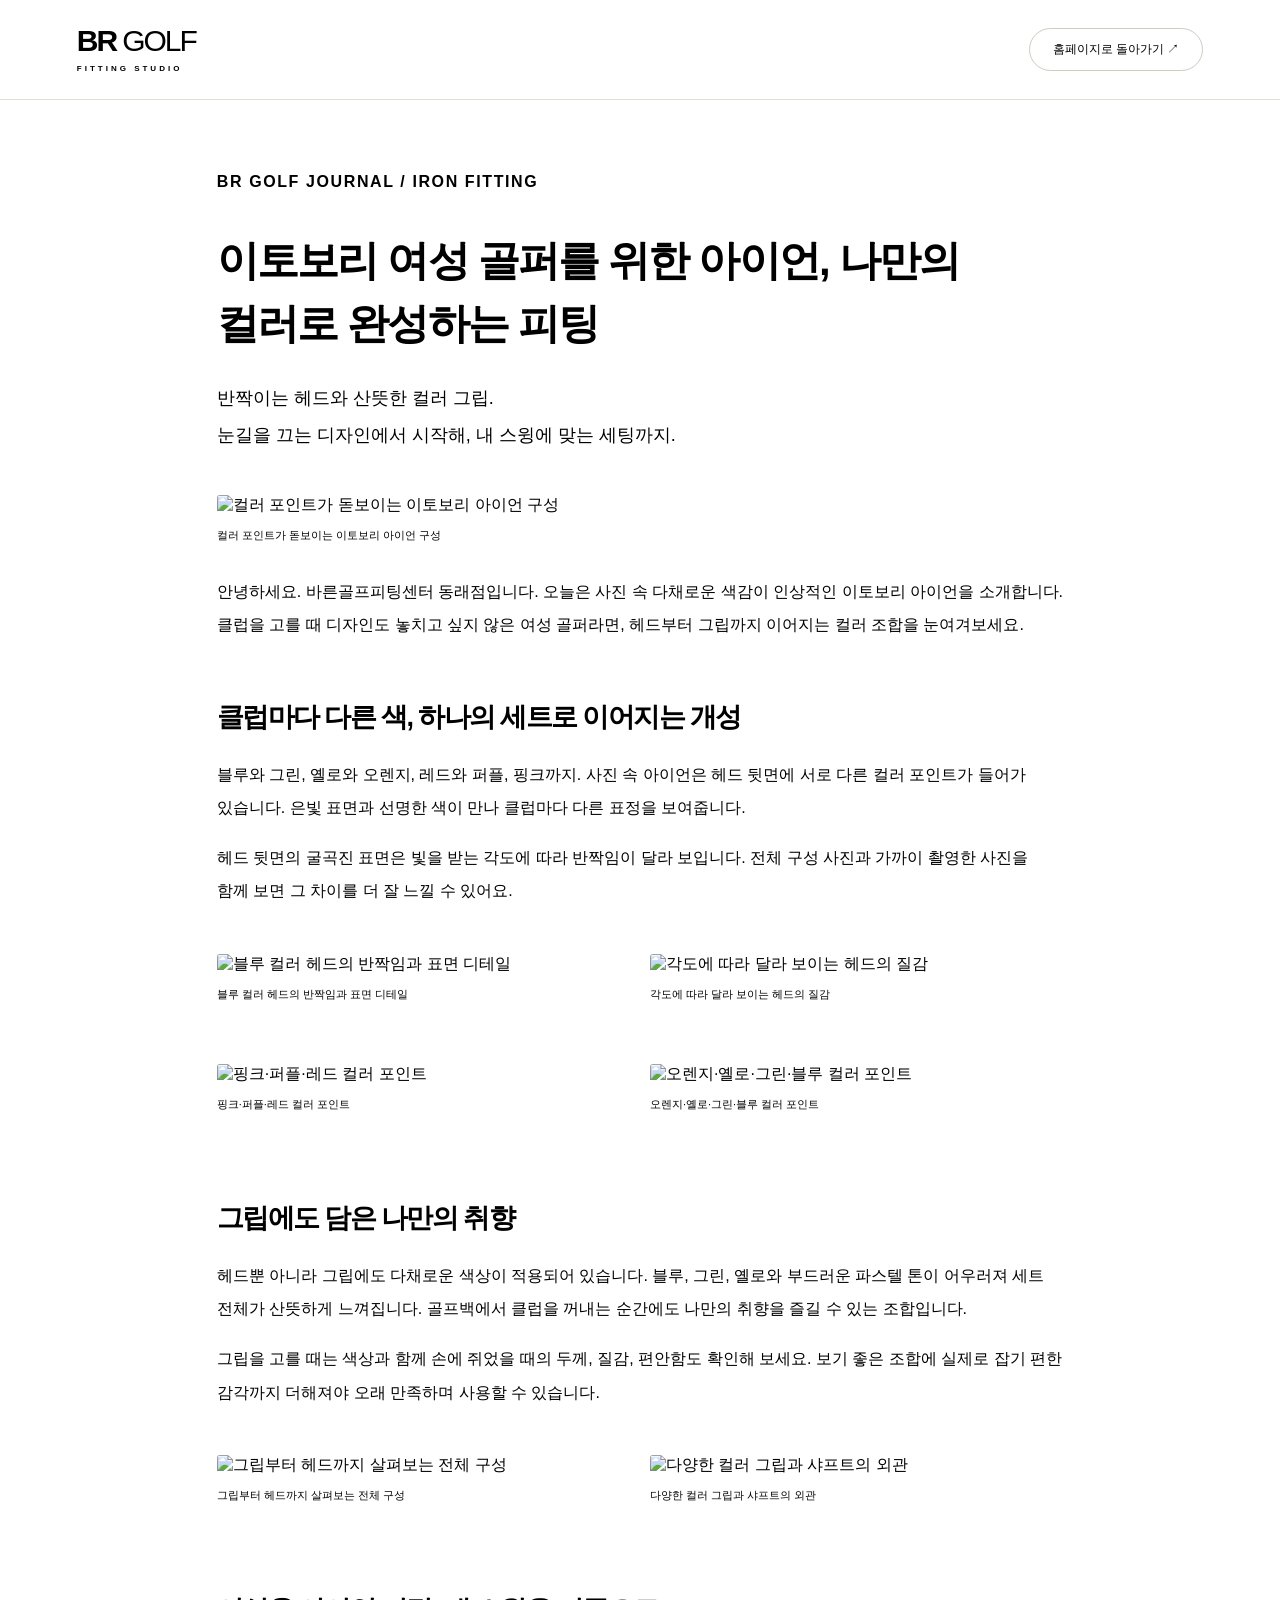
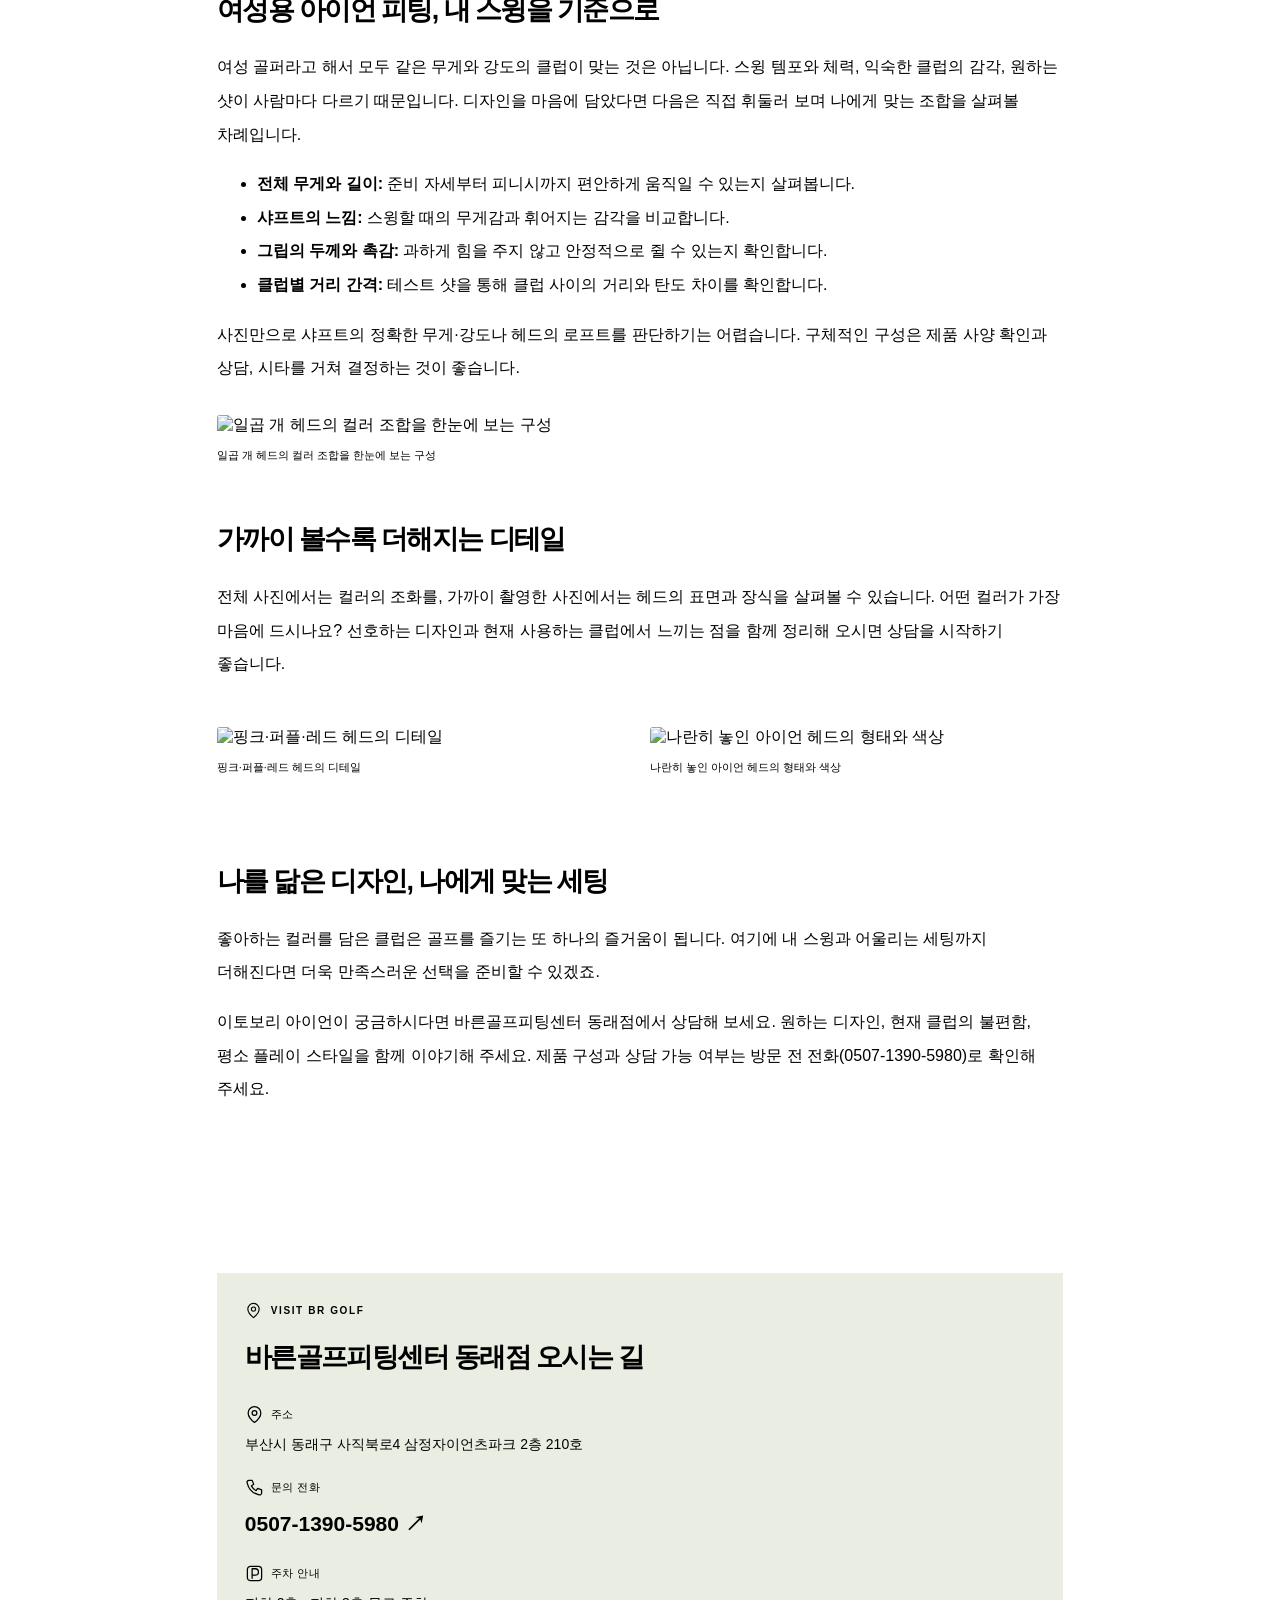
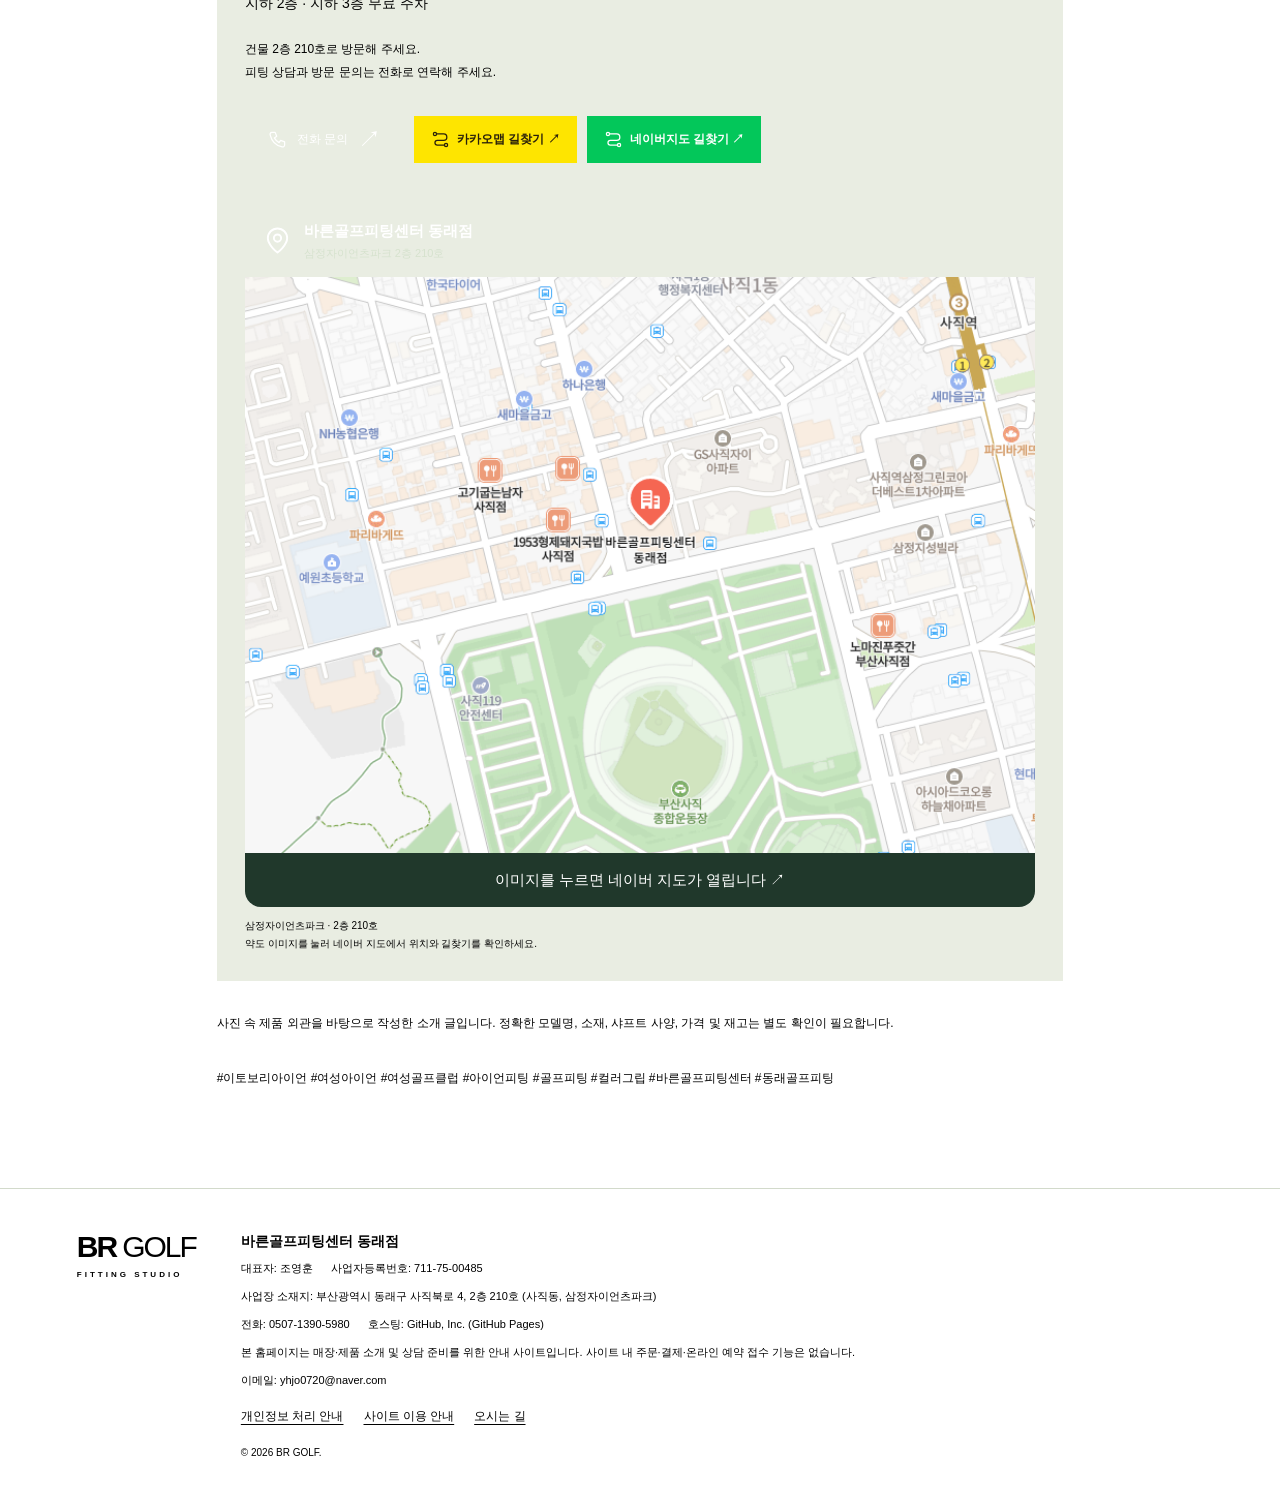
==== itobori-women-irons.html @ dddaec1f "Update booking services, Naver reservation links, fixed maps and storefront hero" ====
<!doctype html><html lang="ko"><head><meta charset="utf-8"><meta name="viewport" content="width=device-width,initial-scale=1"><title>이토보리 여성 골퍼를 위한 아이언, 나만의 컬러로 완성하는 피팅 | BR GOLF</title><meta name="description" content="컬러 헤드와 그립이 돋보이는 이토보리 아이언 사진과 여성 골퍼를 위한 피팅 체크 포인트를 소개합니다."><link rel="stylesheet" href="style.css"><link rel="stylesheet" href="premium.css"></head><body><header><a class="logo" href="index.html">BR<span>GOLF</span><small>FITTING STUDIO</small></a><a class="nav-button" href="index.html#journal">홈페이지로 돌아가기 ↗</a></header><main><article class="journal"><p class="eyebrow">BR GOLF JOURNAL / IRON FITTING</p><h1>이토보리 여성 골퍼를 위한 아이언, 나만의 컬러로 완성하는 피팅</h1><p class="intro">반짝이는 헤드와 산뜻한 컬러 그립.<br>눈길을 끄는 디자인에서 시작해, 내 스윙에 맞는 세팅까지.</p><figure><img src="assets/itobori-5.jpg" alt="컬러 포인트가 돋보이는 이토보리 아이언 구성" loading="lazy"><figcaption>컬러 포인트가 돋보이는 이토보리 아이언 구성</figcaption></figure><p>안녕하세요. 바른골프피팅센터 동래점입니다. 오늘은 사진 속 다채로운 색감이 인상적인 이토보리 아이언을 소개합니다. 클럽을 고를 때 디자인도 놓치고 싶지 않은 여성 골퍼라면, 헤드부터 그립까지 이어지는 컬러 조합을 눈여겨보세요.</p><h2>클럽마다 다른 색, 하나의 세트로 이어지는 개성</h2><p>블루와 그린, 옐로와 오렌지, 레드와 퍼플, 핑크까지. 사진 속 아이언은 헤드 뒷면에 서로 다른 컬러 포인트가 들어가 있습니다. 은빛 표면과 선명한 색이 만나 클럽마다 다른 표정을 보여줍니다.</p><p>헤드 뒷면의 굴곡진 표면은 빛을 받는 각도에 따라 반짝임이 달라 보입니다. 전체 구성 사진과 가까이 촬영한 사진을 함께 보면 그 차이를 더 잘 느낄 수 있어요.</p><div class="photo-pair"><figure><img src="assets/itobori-1.jpg" alt="블루 컬러 헤드의 반짝임과 표면 디테일" loading="lazy"><figcaption>블루 컬러 헤드의 반짝임과 표면 디테일</figcaption></figure><figure><img src="assets/itobori-7.jpg" alt="각도에 따라 달라 보이는 헤드의 질감" loading="lazy"><figcaption>각도에 따라 달라 보이는 헤드의 질감</figcaption></figure></div><div class="photo-pair"><figure><img src="assets/itobori-8.jpg" alt="핑크·퍼플·레드 컬러 포인트" loading="lazy"><figcaption>핑크·퍼플·레드 컬러 포인트</figcaption></figure><figure><img src="assets/itobori-9.jpg" alt="오렌지·옐로·그린·블루 컬러 포인트" loading="lazy"><figcaption>오렌지·옐로·그린·블루 컬러 포인트</figcaption></figure></div><h2>그립에도 담은 나만의 취향</h2><p>헤드뿐 아니라 그립에도 다채로운 색상이 적용되어 있습니다. 블루, 그린, 옐로와 부드러운 파스텔 톤이 어우러져 세트 전체가 산뜻하게 느껴집니다. 골프백에서 클럽을 꺼내는 순간에도 나만의 취향을 즐길 수 있는 조합입니다.</p><p>그립을 고를 때는 색상과 함께 손에 쥐었을 때의 두께, 질감, 편안함도 확인해 보세요. 보기 좋은 조합에 실제로 잡기 편한 감각까지 더해져야 오래 만족하며 사용할 수 있습니다.</p><div class="photo-pair portrait-pair"><figure><img src="assets/itobori-2.jpg" alt="그립부터 헤드까지 살펴보는 전체 구성" loading="lazy"><figcaption>그립부터 헤드까지 살펴보는 전체 구성</figcaption></figure><figure><img src="assets/itobori-4.jpg" alt="다양한 컬러 그립과 샤프트의 외관" loading="lazy"><figcaption>다양한 컬러 그립과 샤프트의 외관</figcaption></figure></div><h2>여성용 아이언 피팅, 내 스윙을 기준으로</h2><p>여성 골퍼라고 해서 모두 같은 무게와 강도의 클럽이 맞는 것은 아닙니다. 스윙 템포와 체력, 익숙한 클럽의 감각, 원하는 샷이 사람마다 다르기 때문입니다. 디자인을 마음에 담았다면 다음은 직접 휘둘러 보며 나에게 맞는 조합을 살펴볼 차례입니다.</p><ul><li><strong>전체 무게와 길이:</strong> 준비 자세부터 피니시까지 편안하게 움직일 수 있는지 살펴봅니다.</li><li><strong>샤프트의 느낌:</strong> 스윙할 때의 무게감과 휘어지는 감각을 비교합니다.</li><li><strong>그립의 두께와 촉감:</strong> 과하게 힘을 주지 않고 안정적으로 쥘 수 있는지 확인합니다.</li><li><strong>클럽별 거리 간격:</strong> 테스트 샷을 통해 클럽 사이의 거리와 탄도 차이를 확인합니다.</li></ul><p>사진만으로 샤프트의 정확한 무게·강도나 헤드의 로프트를 판단하기는 어렵습니다. 구체적인 구성은 제품 사양 확인과 상담, 시타를 거쳐 결정하는 것이 좋습니다.</p><figure><img src="assets/itobori-10.jpg" alt="일곱 개 헤드의 컬러 조합을 한눈에 보는 구성" loading="lazy"><figcaption>일곱 개 헤드의 컬러 조합을 한눈에 보는 구성</figcaption></figure><h2>가까이 볼수록 더해지는 디테일</h2><p>전체 사진에서는 컬러의 조화를, 가까이 촬영한 사진에서는 헤드의 표면과 장식을 살펴볼 수 있습니다. 어떤 컬러가 가장 마음에 드시나요? 선호하는 디자인과 현재 사용하는 클럽에서 느끼는 점을 함께 정리해 오시면 상담을 시작하기 좋습니다.</p><div class="photo-pair"><figure><img src="assets/itobori-3.jpg" alt="핑크·퍼플·레드 헤드의 디테일" loading="lazy"><figcaption>핑크·퍼플·레드 헤드의 디테일</figcaption></figure><figure><img src="assets/itobori-6.jpg" alt="나란히 놓인 아이언 헤드의 형태와 색상" loading="lazy"><figcaption>나란히 놓인 아이언 헤드의 형태와 색상</figcaption></figure></div><h2>나를 닮은 디자인, 나에게 맞는 세팅</h2><p>좋아하는 컬러를 담은 클럽은 골프를 즐기는 또 하나의 즐거움이 됩니다. 여기에 내 스윙과 어울리는 세팅까지 더해진다면 더욱 만족스러운 선택을 준비할 수 있겠죠.</p><p>이토보리 아이언이 궁금하시다면 바른골프피팅센터 동래점에서 상담해 보세요. 원하는 디자인, 현재 클럽의 불편함, 평소 플레이 스타일을 함께 이야기해 주세요. 제품 구성과 상담 가능 여부는 방문 전 전화(0507-1390-5980)로 확인해 주세요.</p><a class="button" href="index.html#contact">피팅 상담 내용 준비하기 <span>↗</span></a><section class="visit-info" aria-labelledby="visit-title"><p class="eyebrow"><svg class="ui-icon " viewBox="0 0 24 24" fill="none" stroke="currentColor" stroke-width="1.6" stroke-linecap="round" stroke-linejoin="round" aria-hidden="true" focusable="false"><path d="M20 10c0 6-8 12-8 12S4 16 4 10a8 8 0 1 1 16 0Z"/><circle cx="12" cy="10" r="3"/></svg>VISIT BR GOLF</p><h2 id="visit-title">바른골프피팅센터 동래점 오시는 길</h2><div class="visit-grid"><div class="visit-details"><dl><dt><svg class="ui-icon " viewBox="0 0 24 24" fill="none" stroke="currentColor" stroke-width="1.6" stroke-linecap="round" stroke-linejoin="round" aria-hidden="true" focusable="false"><path d="M20 10c0 6-8 12-8 12S4 16 4 10a8 8 0 1 1 16 0Z"/><circle cx="12" cy="10" r="3"/></svg>주소</dt><dd>부산시 동래구 사직북로4 삼정자이언츠파크 2층 210호</dd><dt><svg class="ui-icon " viewBox="0 0 24 24" fill="none" stroke="currentColor" stroke-width="1.6" stroke-linecap="round" stroke-linejoin="round" aria-hidden="true" focusable="false"><path d="M5 3h4l2 5-3 2a15 15 0 0 0 6 6l2-3 5 2v4c0 2-2 3-4 2C9 19 5 15 3 7c-1-2 0-4 2-4Z"/></svg>문의 전화</dt><dd><a class="visit-phone" href="tel:050713905980">0507-1390-5980 ↗</a></dd><dt><svg class="ui-icon " viewBox="0 0 24 24" fill="none" stroke="currentColor" stroke-width="1.6" stroke-linecap="round" stroke-linejoin="round" aria-hidden="true" focusable="false"><rect x="3" y="3" width="18" height="18" rx="4"/><path d="M9 18V6h4a4 4 0 0 1 0 8H9"/></svg>주차 안내</dt><dd>지하 2층 · 지하 3층 무료 주차</dd></dl><p>건물 2층 210호로 방문해 주세요.<br>피팅 상담과 방문 문의는 전화로 연락해 주세요.</p><div class="visit-actions"><a class="button" href="tel:050713905980"><svg class="ui-icon " viewBox="0 0 24 24" fill="none" stroke="currentColor" stroke-width="1.6" stroke-linecap="round" stroke-linejoin="round" aria-hidden="true" focusable="false"><path d="M5 3h4l2 5-3 2a15 15 0 0 0 6 6l2-3 5 2v4c0 2-2 3-4 2C9 19 5 15 3 7c-1-2 0-4 2-4Z"/></svg>전화 문의 <span>↗</span></a><a class="direction-button kakao-direction" href="https://map.kakao.com/link/to/%EB%B0%94%EB%A5%B8%EA%B3%A8%ED%94%84%ED%94%BC%ED%8C%85%EC%84%BC%ED%84%B0%20%EB%8F%99%EB%9E%98%EC%A0%90,35.1962645950225,129.06135929353" target="_blank" rel="noopener noreferrer"><svg class="ui-icon " viewBox="0 0 24 24" fill="none" stroke="currentColor" stroke-width="1.6" stroke-linecap="round" stroke-linejoin="round" aria-hidden="true" focusable="false"><circle cx="5" cy="5" r="2"/><circle cx="19" cy="19" r="2"/><path d="M7 5h9a4 4 0 0 1 0 8H8a3 3 0 0 0 0 6h9"/></svg>카카오맵 길찾기 ↗</a><a class="direction-button naver-direction" href="https://m.map.naver.com/route.nhn?menu=route&amp;ename=%EB%B0%94%EB%A5%B8%EA%B3%A8%ED%94%84%ED%94%BC%ED%8C%85%EC%84%BC%ED%84%B0%20%EB%8F%99%EB%9E%98%EC%A0%90&amp;ex=129.06135929353&amp;ey=35.1962645950225&amp;pathType=0" target="_blank" rel="noopener noreferrer"><svg class="ui-icon " viewBox="0 0 24 24" fill="none" stroke="currentColor" stroke-width="1.6" stroke-linecap="round" stroke-linejoin="round" aria-hidden="true" focusable="false"><circle cx="5" cy="5" r="2"/><circle cx="19" cy="19" r="2"/><path d="M7 5h9a4 4 0 0 1 0 8H8a3 3 0 0 0 0 6h9"/></svg>네이버지도 길찾기 ↗</a></div></div><div class="visit-map"><div class="map-store-label"><span class="map-pin"><svg class="ui-icon " viewBox="0 0 24 24" fill="none" stroke="currentColor" stroke-width="1.6" stroke-linecap="round" stroke-linejoin="round" aria-hidden="true" focusable="false"><path d="M20 10c0 6-8 12-8 12S4 16 4 10a8 8 0 1 1 16 0Z"/><circle cx="12" cy="10" r="3"/></svg></span><div><strong>바른골프피팅센터 동래점</strong><small>삼정자이언츠파크 2층 210호</small></div></div><a class="static-store-map" href="https://map.naver.com/p/entry/place/1759569518" target="_blank" rel="noopener noreferrer" aria-label="바른골프피팅센터 동래점 네이버 지도 열기"><img src="assets/store-location-map.png" width="764" height="557" loading="lazy" decoding="async" alt="사직야구장 맞은편 자이언츠파크의 바른골프피팅센터 동래점 위치 약도"><span>이미지를 누르면 네이버 지도가 열립니다 ↗</span></a><p>삼정자이언츠파크 · 2층 210호<br>약도 이미지를 눌러 네이버 지도에서 위치와 길찾기를 확인하세요.</p></div></div></section><p class="article-note">사진 속 제품 외관을 바탕으로 작성한 소개 글입니다. 정확한 모델명, 소재, 샤프트 사양, 가격 및 재고는 별도 확인이 필요합니다.</p><p class="hashtags">#이토보리아이언 #여성아이언 #여성골프클럽 #아이언피팅 #골프피팅 #컬러그립 #바른골프피팅센터 #동래골프피팅</p></article></main><footer class="business-footer"><a class="logo" href="index.html">BR<span>GOLF</span><small>FITTING STUDIO</small></a><div class="business-details"><strong>바른골프피팅센터 동래점</strong><p>대표자: 조영훈 <span>사업자등록번호: 711-75-00485</span></p><p>사업장 소재지: 부산광역시 동래구 사직북로 4, 2층 210호 (사직동, 삼정자이언츠파크)</p><p>전화: <a href="tel:050713905980">0507-1390-5980</a> <span>호스팅: GitHub, Inc. (GitHub Pages)</span></p><p>본 홈페이지는 매장·제품 소개 및 상담 준비를 위한 안내 사이트입니다. 사이트 내 주문·결제·온라인 예약 접수 기능은 없습니다.</p><p>이메일: <a href="mailto:yhjo0720@naver.com">yhjo0720@naver.com</a></p><div class="legal-links"><a href="privacy.html">개인정보 처리 안내</a><a href="site-guide.html">사이트 이용 안내</a><a href="index.html#visit">오시는 길</a></div><small>© 2026 BR GOLF.</small></div></footer></body></html>
---- style.css ----
500;600;700;900&display=swap');
:root{--ink:#1c3429;--green:#244c3b;--muted:#788071;--lime:#d6ed78;--paper:#f7f7f0}*{box-sizing:border-box}html{scroll-behavior:smooth;scroll-padding-top:30px}body{margin:0;background:var(--paper);color:var(--ink);font-family:'Noto Sans KR',Arial,sans-serif;word-break:keep-all}a{color:inherit;text-decoration:none}header{height:100px;padding:0 6%;display:flex;align-items:center;justify-content:space-between;border-bottom:1px solid #dce0d5;gap:25px}.logo{font-size:30px;letter-spacing:-2px;font-weight:900;line-height:1}.logo>span{font-weight:500;margin-left:6px}.logo small{display:block;font-size:8px;letter-spacing:3px;margin-top:9px}nav{display:flex;gap:35px;font-size:12px;font-weight:600}.nav-button{border:1px solid #c7cfbf;border-radius:30px;padding:12px 23px;font-size:12px}.hero{display:grid;grid-template-columns:1.1fr 1fr;min-height:640px}.hero-copy{padding:75px 9% 25px 11%;display:flex;flex-direction:column;align-items:flex-start}.eyebrow{font-size:10px;letter-spacing:1.6px;font-weight:600;margin:0 0 30px}h1{font-size:clamp(40px,4.6vw,74px);line-height:1.3;letter-spacing:-3.5px;margin:0 0 25px}em{font-style:normal;color:#708960}p{line-height:1.9}.lead{font-size:14px;color:var(--muted);margin:0 0 35px}.button{display:flex;justify-content:space-between;align-items:center;gap:36px;background:var(--green);color:white;padding:18px 23px;font:inherit;font-size:12px;border:0;cursor:pointer}.button:hover{background:#3b6248}.button span{font-size:23px}.hero-bottom{display:flex;justify-content:space-between;width:100%;gap:12px;margin-top:auto;padding-top:55px;font-size:8px;letter-spacing:.8px;color:var(--muted)}.visual{position:relative;overflow:hidden;min-height:590px;background:radial-gradient(ellipse at 70% 20%,#71886e,#345641 55%,#173c2c)}.visual:before{content:'';position:absolute;inset:0;background-image:linear-gradient(#ffffff08 1px,transparent 1px),linear-gradient(90deg,#ffffff08 1px,transparent 1px);background-size:65px 65px}.visual-label{position:absolute;top:32px;left:35px;color:#e6ecdc;font-size:10px;letter-spacing:2px;line-height:1.7}.ring{position:absolute;border:1px solid #cfe0c433;border-radius:50%;width:430px;height:430px;left:5%;top:130px}.second{width:560px;height:560px;left:-7%;top:65px}.shaft{position:absolute;width:16px;height:550px;top:-170px;left:65%;transform:rotate(29deg);background:linear-gradient(90deg,#273a2e,#d3dbca 45%,#889880 65%,#24352b);box-shadow:10px 10px 15px #14291d55}.club{position:absolute;width:255px;height:180px;top:315px;left:24%;border-radius:30% 45% 40% 32%;transform:rotate(-25deg);background:repeating-linear-gradient(0deg,transparent 0 9px,#26352c55 10px 11px),linear-gradient(125deg,#d4d9ce,#7b8a74 35%,#b6c0b1 56%,#e4e7dc 65%,#64715f);border:2px solid #a9b6a0;box-shadow:15px 26px 25px #0e231d66,inset 4px 7px 8px #eff4e1aa}.club b{position:absolute;right:30px;top:35px;font-size:46px;letter-spacing:-4px}.club small{position:absolute;bottom:27px;left:28px;font-size:9px;letter-spacing:2px}.ball{position:absolute;right:50px;bottom:68px;width:80px;height:80px;border-radius:50%;background:radial-gradient(circle at 30% 25%,#ffffef,#c2cabb 70%,#71816a);box-shadow:10px 16px 20px #0d2b20}.ball:after{content:'';position:absolute;inset:5px;border-radius:50%;background:radial-gradient(#51664c66 1px,transparent 2px);background-size:7px 7px}.visual-footer{position:absolute;bottom:25px;left:35px;right:35px;display:flex;justify-content:space-between;font-size:8px;letter-spacing:1.5px;color:#d2dec9}.ticker{display:flex;justify-content:space-between;align-items:center;gap:25px;white-space:nowrap;overflow:hidden;background:var(--lime);padding:18px 6%;font-size:12px;letter-spacing:1.2px}.ticker b{font-size:24px;font-weight:400}.section{padding:95px 7%}.about{display:grid;grid-template-columns:1fr 2fr;border-bottom:1px solid #d9dfd1}.about>.eyebrow{padding-top:15px}h2{font-size:35px;font-weight:600;line-height:1.5;letter-spacing:-1.6px;margin:0 0 25px}h2 span{color:#84907d}.about p:not(.eyebrow),.process p,.section-top>p{font-size:13px;color:var(--muted)}.principles{display:flex;gap:30px;margin-top:35px;font-size:11px}.section-top{display:flex;justify-content:space-between;align-items:flex-end;margin-bottom:33px}.section-top h2{margin:0}.section-top .eyebrow{margin-bottom:18px}.cards{display:grid;grid-template-columns:repeat(3,1fr);gap:20px}.card{padding:25px 27px 30px;background:#ecefe5;transition:transform .2s,background .2s}.card:hover{transform:translateY(-5px);background:#e2e9d6}.card-top{font-size:8px;letter-spacing:.6px;display:flex;justify-content:space-between;align-items:center}.card-top span{font-size:23px}.mini{height:190px;position:relative;overflow:hidden}.mini:before{content:'';position:absolute;width:7px;height:170px;left:56%;top:-4px;transform:rotate(28deg);background:linear-gradient(90deg,#52604e,#ccd2c4,#687763)}.mini i{position:absolute;width:107px;height:74px;left:30%;top:96px;border-radius:45% 30% 40% 30%;transform:rotate(-24deg);background:linear-gradient(130deg,#203e31,#72907a 50%,#1b352b);box-shadow:7px 13px 14px #344b3320}.iron i{width:95px;height:65px;border-radius:15px;background:repeating-linear-gradient(0deg,transparent 0 7px,#697866 8px 9px),linear-gradient(135deg,#d1d5c9,#889784,#e3e7da)}.full i{width:75px;height:110px;top:65px;border-radius:15px 15px 25px 25px;transform:rotate(-15deg)}h3{font-size:22px;letter-spacing:-.7px;margin:5px 0 13px}.card p{font-size:12px;color:var(--muted);margin-bottom:26px}.tag{font-size:10px;padding:6px 11px;border:1px solid #bdc8b4;border-radius:20px}.process{background:#e9ede2;display:grid;grid-template-columns:1fr 1fr;gap:65px}ol{padding:0;margin:0;list-style:none}.process li{display:flex;gap:27px;border-bottom:1px solid #cbd3c2;padding:22px 0}.process li:first-child{padding-top:0}.process li>span{font-size:12px;color:#6f8366;padding-top:6px}.process h3{font-size:18px;margin:0 0 7px}.process li p{font-size:12px;margin:0}.contact{display:grid;grid-template-columns:1fr 1fr;gap:70px;background:var(--green);color:var(--paper)}.contact h2{font-size:42px}.contact p{font-size:13px;color:#c0d1bd}.contact .note{font-size:11px;margin-top:30px;color:#afc3aa}form{display:flex;flex-direction:column;gap:9px}label{font-size:12px;margin-top:10px}input,select,textarea{font:inherit;font-size:13px;width:100%;border:0;border-bottom:1px solid #698470;background:transparent;color:white;padding:11px 0;border-radius:0}input::placeholder,textarea::placeholder{color:#afc3aa}select option{background:var(--green)}textarea{resize:vertical}form .button{margin-top:17px;background:var(--lime);color:var(--ink)}form .button:hover{background:#e7f5b1}#status{margin:0;min-height:24px}footer{display:flex;align-items:center;justify-content:space-between;gap:20px;padding:43px 6%}footer p{font-size:11px;color:var(--muted)}footer>span,footer>a:last-child{font-size:9px;letter-spacing:.7px}:focus-visible{outline:3px solid #9cb44e;outline-offset:5px}@media(min-width:1600px){body{max-width:1800px;margin:auto}}@media(max-width:950px){nav{gap:16px;font-size:11px}.hero-copy{padding:55px 8% 25px}.hero-bottom{flex-direction:column}.visual{min-height:550px}.club{left:10%;width:220px}.section{padding:70px 6%}.about{grid-template-columns:1fr}.principles{gap:20px}.card{padding:20px 17px}.section-top>p{font-size:11px}h2{font-size:30px}.process,.contact{gap:35px}.mini i{left:20%}.contact h2{font-size:35px}}@media(max-width:620px){header{height:80px}.logo{font-size:25px}.logo small{font-size:6px}nav{display:none}.nav-button{padding:10px 15px;font-size:11px}.hero{grid-template-columns:1fr}.hero-copy{padding:45px 7% 25px}h1{font-size:47px;letter-spacing:-2px}.eyebrow{font-size:9px}.lead{font-size:13px}.hero-bottom{flex-direction:row;padding-top:35px;font-size:7px}.visual{min-height:390px}.club{top:150px;left:25%;width:210px;height:150px}.shaft{height:400px;top:-180px;left:65%}.ball{width:65px;height:65px;bottom:50px}.ring{top:15px;width:350px;height:350px;left:10%}.second{width:450px;height:450px;top:-35px;left:-2%}.visual-label{font-size:8px}.ticker{justify-content:flex-start;font-size:9px;gap:22px;padding:14px 6%}.ticker b{font-size:18px}.section{padding:55px 7%}h2{font-size:28px;letter-spacing:-1.2px}.principles{flex-direction:column;gap:13px}.section-top{align-items:flex-start;flex-direction:column;gap:10px}.cards{grid-template-columns:1fr;gap:15px}.card{padding:22px 26px}.mini{height:150px}.mini:before{left:58%;height:125px;top:-10px}.mini i{left:39%;top:63px}.full i{top:28px}.process,.contact{grid-template-columns:1fr;gap:30px}.contact h2{font-size:34px}footer{flex-wrap:wrap;padding:30px 7%}footer p{width:55%;font-size:10px}}@media(prefers-reduced-motion:reduce){html{scroll-behavior:auto}.card{transition:none}}
/* Storefront miniature hero — preserve the complete storefront at every width. */
.hero{grid-template-columns:1fr 1.2fr;min-height:600px}
.visual-store{display:flex;align-items:center;justify-content:center;background:#263c30;padding:30px 0 50px;min-height:600px}
.visual-store:before{display:none}
.store-image{display:block;width:100%;height:auto;object-fit:contain;position:relative}
.store-caption{position:absolute;left:25px;right:25px;bottom:20px;display:flex;justify-content:space-between;color:#dfe5d4;font-size:8px;letter-spacing:1.4px;gap:15px}
@media(max-width:950px){.hero{grid-template-columns:1fr 1.1fr}.visual-store{min-height:530px}}
@media(max-width:620px){.hero{grid-template-columns:1fr}.visual-store{min-height:0;padding:20px 0 48px}.store-caption{font-size:7px;left:20px;right:20px}}

/* Real studio photo gallery */
.studio{background:#f1f2e9}.studio-grid{display:grid;grid-template-columns:1fr 1fr;gap:38px 25px}.studio-item{margin:0;min-width:0}.studio-photo{position:relative;display:block;padding:0;border:0;width:100%;background:#d8dfd0;cursor:zoom-in;overflow:hidden}.studio-photo img{display:block;width:100%;height:auto;aspect-ratio:4/3;object-fit:cover;transition:transform .35s}.studio-photo:hover img{transform:scale(1.025)}.photo-expand{position:absolute;right:16px;bottom:16px;background:var(--paper);width:37px;height:37px;border-radius:50%;display:grid;place-items:center;font-size:20px;color:var(--ink)}.studio-item figcaption{padding-top:17px}.studio-item figcaption>span{font-size:9px;letter-spacing:1.5px;color:var(--muted)}.studio-item h3{font-size:18px;margin:8px 0 0;font-weight:500}.photo-dialog{border:0;padding:55px 18px 15px;background:#17291f;color:white;max-width:95vw;max-height:94vh;width:1100px;overflow:auto}.photo-dialog::backdrop{background:#07130ee8}.photo-dialog img{display:block;max-width:100%;max-height:75vh;width:auto;height:auto;margin:auto;object-fit:contain}.photo-close{position:absolute;right:18px;top:13px;border:1px solid #7e9282;background:transparent;color:white;padding:7px 14px;cursor:pointer;font:inherit;font-size:12px}.photo-dialog p{text-align:center;font-size:12px;margin:13px 0 0}body.photo-open{overflow:hidden}@media(max-width:620px){.studio-grid{grid-template-columns:1fr;gap:28px}.studio-item h3{font-size:17px}.studio .section-top>p{font-size:12px}.photo-dialog{padding:55px 10px 15px;max-width:96vw}}@media(prefers-reduced-motion:reduce){.studio-photo img{transition:none}}

.journal{max-width:1000px;margin:0 auto;padding:65px 6% 85px}.journal h1{font-size:42px;letter-spacing:-1.8px;line-height:1.5;max-width:830px}.journal .intro{font-size:18px;color:var(--muted);margin-bottom:40px}.journal>p,.journal li{font-size:16px;line-height:2.1}.journal h2{font-size:27px;margin:55px 0 20px}.journal figure{margin:30px 0}.journal figure img{display:block;width:100%;height:auto;border-radius:3px}.journal figcaption{font-size:11px;color:var(--muted);margin-top:10px;line-height:1.7}.photo-pair{display:grid;grid-template-columns:1fr 1fr;gap:20px;align-items:start}.journal .article-note,.journal .hashtags{font-size:12px;color:var(--muted);margin-top:30px}.journal .button{margin-top:35px;max-width:340px}.journal-card{display:grid;grid-template-columns:1fr 1fr;gap:45px;align-items:center}.journal-card img{width:100%;height:auto;display:block}.journal-card h3{font-size:29px;line-height:1.6}.journal-card p{font-size:14px;color:var(--muted)}.journal-card .button{display:inline-flex;margin-top:15px}@media(max-width:620px){.journal{padding:40px 7% 55px}.journal h1{font-size:30px;letter-spacing:-1px}.journal .intro{font-size:15px}.journal>p,.journal li{font-size:14px}.journal h2{font-size:23px;margin-top:40px}.photo-pair{gap:12px}.journal-card{grid-template-columns:1fr;gap:20px}.journal-card h3{font-size:24px}}

/* Store address, contact and location map */
.visit-info{margin-top:65px;padding:35px;background:#e9ede2;color:var(--ink)}.visit-info .eyebrow{margin-bottom:17px}.visit-info h2{margin:0 0 28px;font-size:27px;line-height:1.5}.visit-grid{display:grid;grid-template-columns:1fr 1.15fr;gap:30px;align-items:start}.visit-details dl{margin:0}.visit-details dt{font-size:11px;letter-spacing:.5px;color:var(--muted);margin:20px 0 7px}.visit-details dt:first-child{margin-top:0}.visit-details dd{margin:0;font-size:14px;line-height:1.9}.visit-phone{font-size:21px;font-weight:600}.visit-details p{font-size:12px;color:var(--muted);margin:22px 0}.visit-actions{display:flex;flex-wrap:wrap;gap:17px;align-items:center}.visit-actions .button{margin:0;font-size:12px;gap:25px}.map-link{font-size:12px;text-decoration:underline;text-underline-offset:4px}.visit-map iframe{display:block;width:100%;height:330px;border:0;background:#d9dfd1}.visit-map>p{font-size:10px;line-height:1.8;color:var(--muted);margin:10px 0 0}.visit-map>p a{display:block;text-decoration:underline}.store-location .visit-info{margin-top:0}.store-location{padding-top:25px}.journal .visit-info{padding:28px}.journal .visit-grid{grid-template-columns:1fr}.journal .visit-map iframe{height:350px}.journal .visit-actions .button{margin:0}@media(max-width:620px){.visit-info,.journal .visit-info{padding:24px 18px}.visit-grid{grid-template-columns:1fr;gap:25px}.visit-info h2{font-size:23px}.visit-phone{font-size:20px}.visit-map iframe,.journal .visit-map iframe{height:300px}.store-location{padding-top:0}}

.map-store-label{display:flex;gap:12px;align-items:center;background:var(--green);color:white;padding:16px 18px;border-bottom:3px solid var(--lime)}.map-store-label>span{font-size:24px}.map-store-label strong{display:block;font-size:15px;line-height:1.6}.map-store-label small{display:block;font-size:11px;color:#d6e2ce;margin-top:3px}@media(max-width:620px){.map-store-label{padding:13px 12px;gap:9px}.map-store-label strong{font-size:13px}}

.direction-button{display:inline-flex;align-items:center;justify-content:center;padding:14px 17px;font-size:12px;font-weight:600;line-height:1.6;min-height:46px}.kakao-direction{background:#fee500;color:#29200a}.naver-direction{background:#03c75a;color:#fff}.direction-button:hover{filter:brightness(.94)}.visit-actions{gap:10px}

/* Shared lightweight SVG icon system */
.ui-icon{width:19px;height:19px;display:inline-block;flex:0 0 auto;vertical-align:middle}.eyebrow{display:flex;align-items:center;gap:9px}.eyebrow .ui-icon{width:17px;height:17px}nav a,.nav-button,.direction-button,label,.visit-details dt{display:inline-flex;align-items:center;gap:7px}nav{gap:23px}nav .ui-icon{width:15px;height:15px}.icon-heading{display:flex;align-items:center;gap:11px}.heading-icon{width:29px;height:29px;color:#64815b}.card .heading-icon{width:34px;height:34px;padding:6px;box-sizing:content-box;background:#dce4d2;border-radius:50%}.process .heading-icon{width:22px;height:22px}.button .button-label{display:inline-flex;align-items:center;gap:9px;font-size:12px}.button-label .ui-icon{width:18px;height:18px}.visit-actions .button{gap:10px}.map-pin .ui-icon{width:29px;height:29px;color:var(--lime)}label .ui-icon{width:15px;height:15px;color:#d6e3c8}.photo-expand .ui-icon{width:18px;height:18px}@media(max-width:950px){nav{gap:12px}nav .ui-icon{width:13px;height:13px}}@media(max-width:620px){nav{display:none}.heading-icon{width:25px;height:25px}.direction-button .ui-icon{width:17px;height:17px}}

body{font-family:"Noto Sans KR","Malgun Gothic",Arial,sans-serif}.business-footer{align-items:flex-start;justify-content:flex-start;gap:45px;border-top:1px solid #d2dacb}.business-details{max-width:900px}.business-details strong{font-size:14px}.business-details p{margin:7px 0;font-size:11px;line-height:1.9}.business-details p span{display:inline-block;margin-left:15px}.business-details small{font-size:10px;color:var(--muted)}.legal-links{display:flex;flex-wrap:wrap;gap:20px;font-size:12px;margin:17px 0}.legal-links a{text-decoration:underline;text-underline-offset:4px}.legal-page h1{font-size:36px}.legal-page h2{font-size:23px}.map-placeholder{min-height:230px;display:flex;flex-direction:column;justify-content:center;align-items:center;padding:25px;background:#dce3d4;text-align:center}.map-placeholder p{font-size:12px;line-height:1.8}.map-placeholder .button{margin:10px 0}@media(max-width:620px){.business-footer{gap:25px}.business-details p span{display:block;margin-left:0}.legal-page h1{font-size:28px}}

/* Fitting-first redesign */
header{background:var(--paper);position:relative;z-index:2}.hero-copy{padding-top:58px}.local-label{font-size:12px;color:#6b8060;letter-spacing:.5px;margin:0 0 20px}.hero-copy h1{font-size:clamp(40px,4.4vw,66px);letter-spacing:-3px}.hero-copy .eyebrow{margin-bottom:24px}.hero-phone{display:flex;align-items:center;gap:8px;font-size:12px;margin-top:19px;border-bottom:1px solid #b8c4af;padding-bottom:5px}.hero-bottom{padding-top:35px}.service-strip{display:grid;grid-template-columns:repeat(3,1fr);background:#183c2d;color:#f5f7eb;padding:0 6%}.service-strip>a{display:flex;align-items:center;gap:18px;padding:28px 24px;border-right:1px solid #4b6655}.service-strip>a:last-child{border:0}.service-strip b{font-size:11px;color:var(--lime);font-weight:400}.service-strip a>span:first-of-type{font-size:15px;font-weight:500}.service-strip small{display:block;font-size:10px;color:#b9cbb3;margin-top:8px}.service-strip a>span:last-child{margin-left:auto;color:var(--lime)}.care{background:#edf0e5}.care-grid{display:grid;grid-template-columns:1fr 1fr;gap:26px}.care-grid article{background:var(--paper)}.care-grid img{display:block;width:100%;height:auto;aspect-ratio:16/10;object-fit:cover}.care-grid article>div{padding:28px}.care-grid .eyebrow{font-size:9px;display:block;margin-bottom:15px}.care-grid h3{font-size:25px}.care-grid p{font-size:13px;color:var(--muted)}.care-grid a{display:inline-block;font-size:12px;border-bottom:1px solid #9daf92;padding:8px 0}.care-note{font-size:11px;color:var(--muted);margin:20px 0 0}.fitting-faq{display:grid;grid-template-columns:1fr 1.4fr;gap:50px;border-top:1px solid #d4ddce}.fitting-faq>div>p:not(.eyebrow){font-size:13px;color:var(--muted)}.faq-list details{border-bottom:1px solid #ced7c7}.faq-list summary{padding:21px 25px 21px 0;font-size:15px;cursor:pointer;line-height:1.7}.faq-list details p{font-size:13px;color:var(--muted);margin:0 0 24px}.consult-call{font-size:25px;font-weight:600;display:inline-flex;gap:13px;align-items:center;margin-top:18px;color:var(--lime)}.memo-description{font-size:11px!important;margin:0 0 13px}#consult>h3{font-size:21px;margin:0 0 5px}.mobile-contact{display:none}.card:hover{box-shadow:0 12px 24px #173b2910}@media(max-width:950px){.service-strip{padding:0 3%}.service-strip>a{padding:23px 12px;gap:10px}.service-strip a>span:first-of-type{font-size:12px}.fitting-faq{gap:30px}}@media(max-width:620px){.hero-copy h1{font-size:46px;letter-spacing:-2px}.hero-copy{padding-top:40px}.hero-phone{font-size:12px}.service-strip{grid-template-columns:1fr;padding:8px 7%}.service-strip>a{padding:19px 0;border-right:0;border-bottom:1px solid #48614e}.service-strip a>span:first-of-type{font-size:14px}.care-grid,.fitting-faq{grid-template-columns:1fr}.care-grid article>div{padding:24px}.care-grid h3{font-size:23px}.fitting-faq{gap:15px}.faq-list summary{font-size:14px}.contact .consult-call{font-size:23px}.mobile-contact{position:fixed;bottom:0;left:0;right:0;z-index:20;display:grid;grid-template-columns:1fr 1fr;padding-bottom:env(safe-area-inset-bottom);background:var(--green);box-shadow:0 -3px 18px #0c221b22}.mobile-contact a{min-height:56px;display:flex;align-items:center;justify-content:center;gap:8px;background:var(--lime);color:var(--ink);font-size:13px;font-weight:600}.mobile-contact a+a{background:var(--green);color:white}body{padding-bottom:calc(56px + env(safe-area-inset-bottom))}}

/* Fixed local store map, shared by home and article pages. */
.static-store-map{display:block;background:#fff;overflow:hidden;border-radius:0 0 16px 16px}.static-store-map img{display:block;width:100%;height:auto;object-fit:contain}.static-store-map span{display:block;background:#20382b;color:#fff;padding:14px 16px;font-size:15px;line-height:1.7;text-align:center}.static-store-map:hover span{background:#2b4c39}
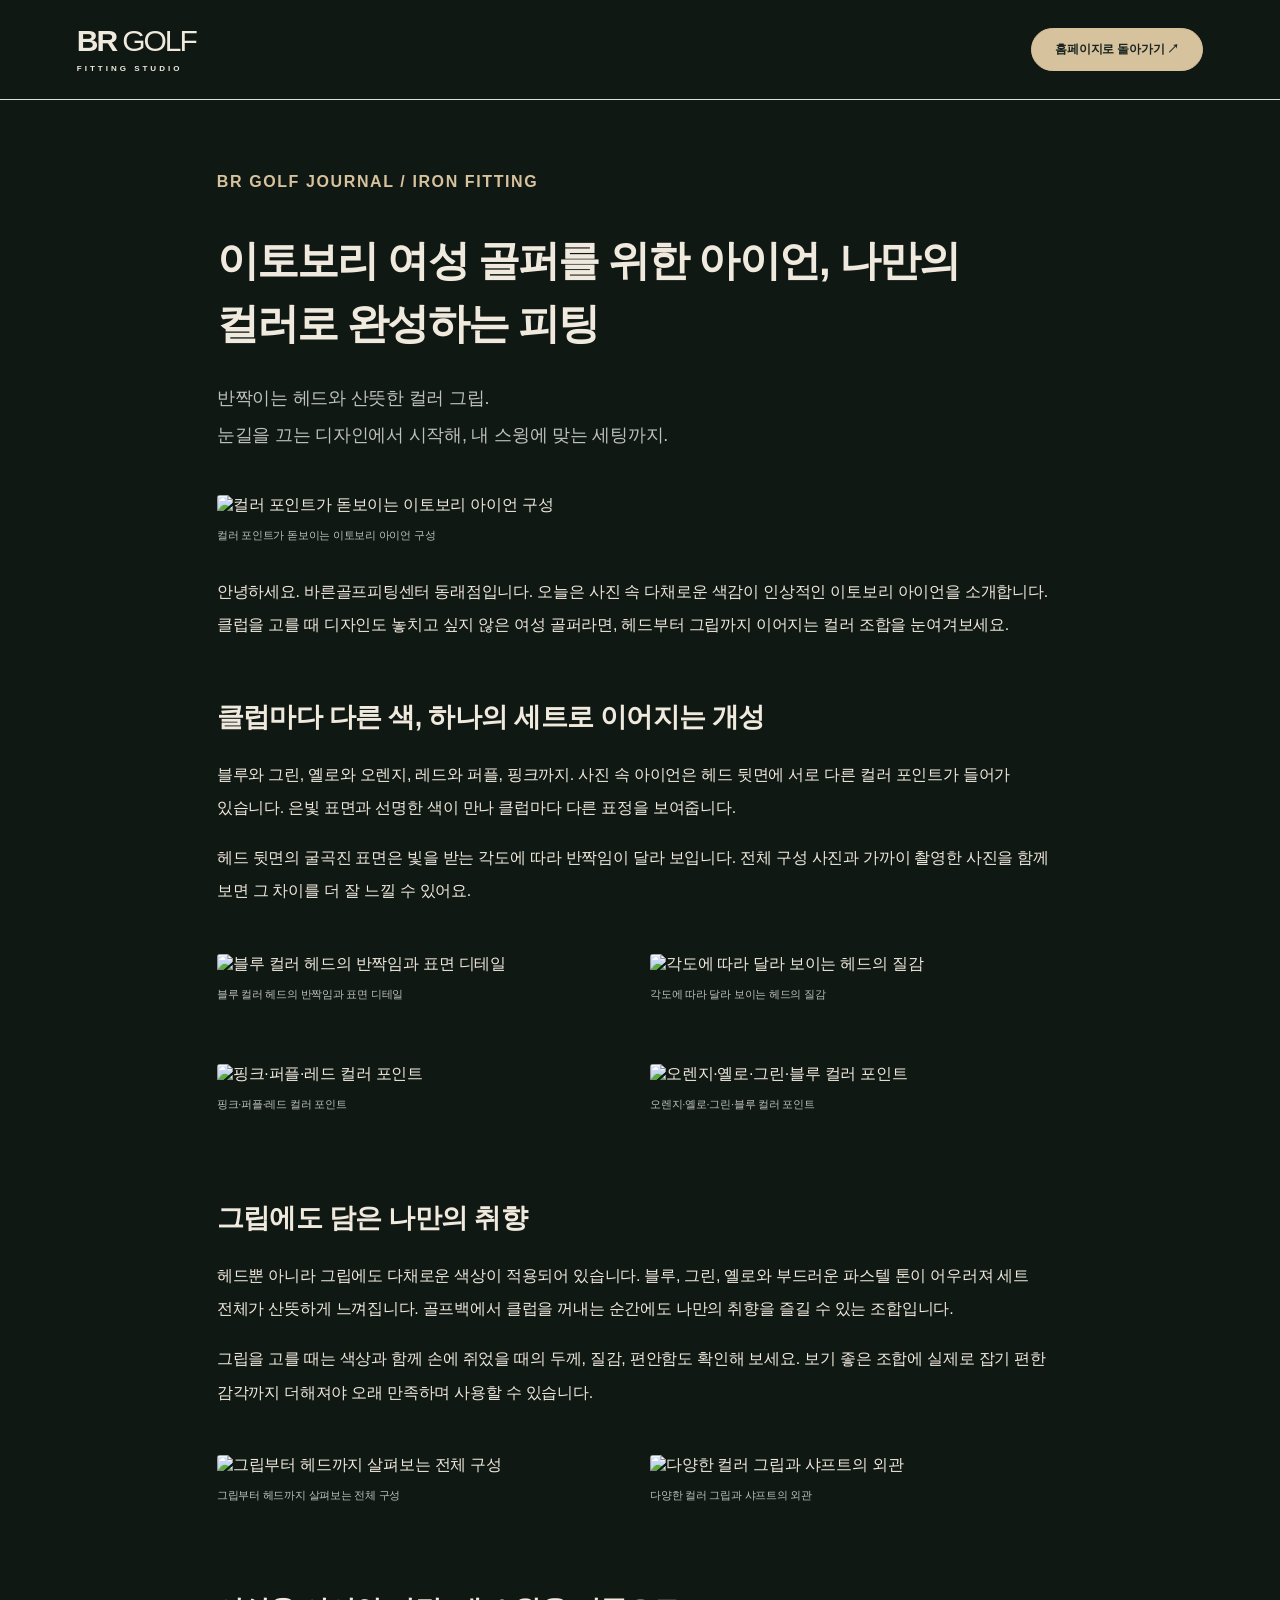
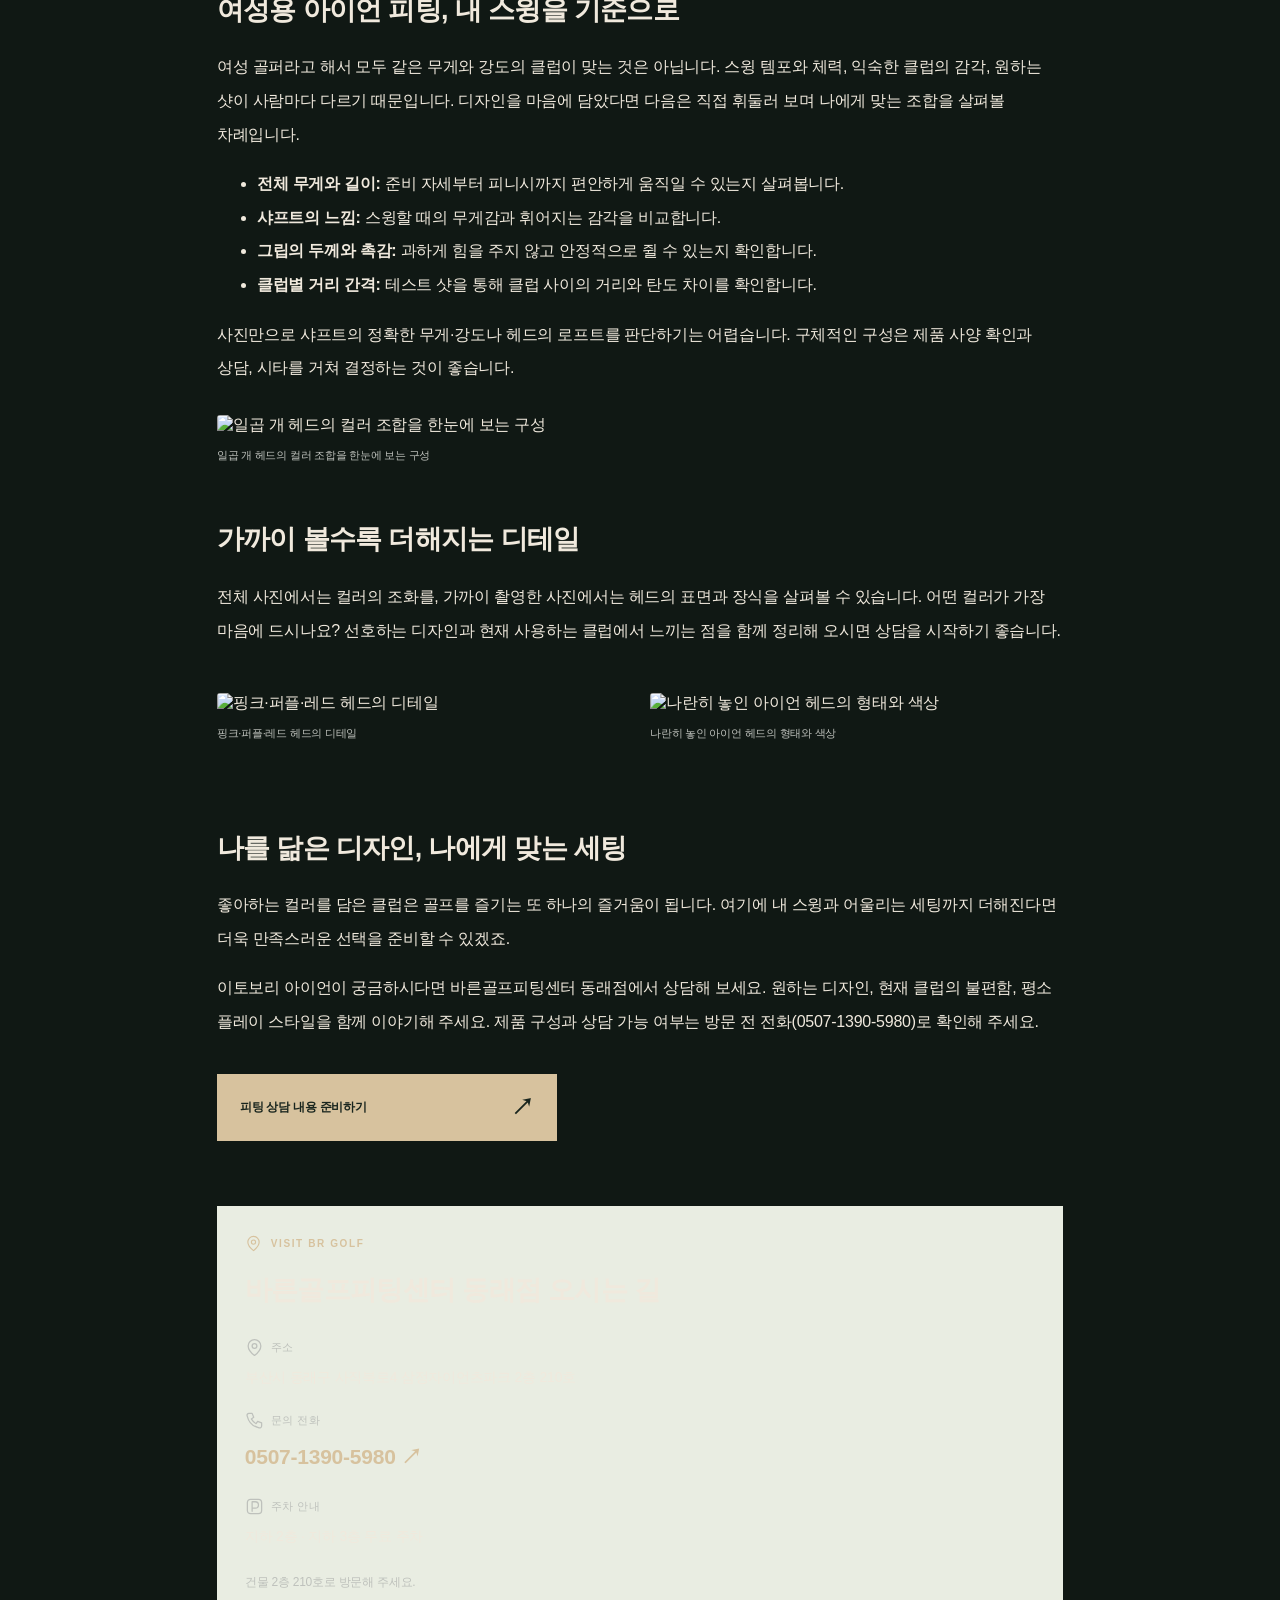
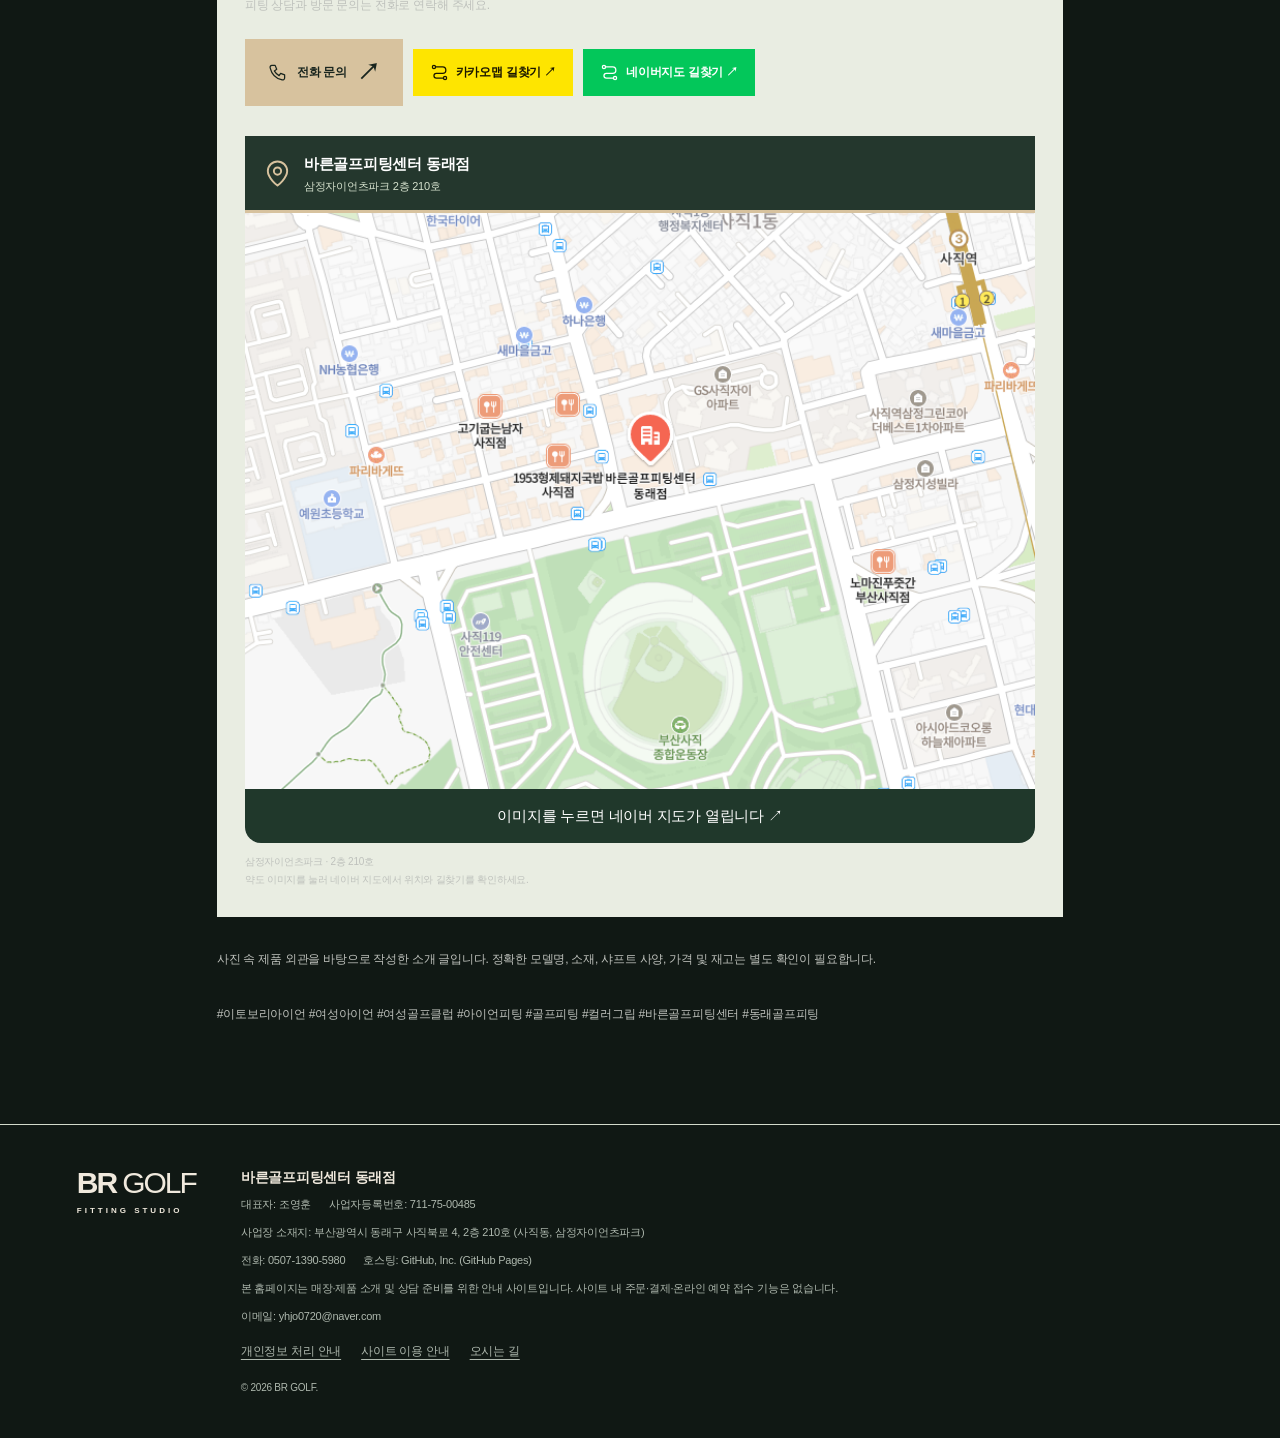
==== commit 82fb82d5: "Apply warm ivory Pretendard identity and remove decorative numbering" ====
--- a/itobori-women-irons.html
+++ b/itobori-women-irons.html
@@ -1 +1 @@
-<!doctype html><html lang="ko"><head><meta charset="utf-8"><meta name="viewport" content="width=device-width,initial-scale=1"><title>이토보리 여성 골퍼를 위한 아이언, 나만의 컬러로 완성하는 피팅 | BR GOLF</title><meta name="description" content="컬러 헤드와 그립이 돋보이는 이토보리 아이언 사진과 여성 골퍼를 위한 피팅 체크 포인트를 소개합니다."><link rel="stylesheet" href="style.css"><link rel="stylesheet" href="premium.css"></head><body><header><a class="logo" href="index.html">BR<span>GOLF</span><small>FITTING STUDIO</small></a><a class="nav-button" href="index.html#journal">홈페이지로 돌아가기 ↗</a></header><main><article class="journal"><p class="eyebrow">BR GOLF JOURNAL / IRON FITTING</p><h1>이토보리 여성 골퍼를 위한 아이언, 나만의 컬러로 완성하는 피팅</h1><p class="intro">반짝이는 헤드와 산뜻한 컬러 그립.<br>눈길을 끄는 디자인에서 시작해, 내 스윙에 맞는 세팅까지.</p><figure><img src="assets/itobori-5.jpg" alt="컬러 포인트가 돋보이는 이토보리 아이언 구성" loading="lazy"><figcaption>컬러 포인트가 돋보이는 이토보리 아이언 구성</figcaption></figure><p>안녕하세요. 바른골프피팅센터 동래점입니다. 오늘은 사진 속 다채로운 색감이 인상적인 이토보리 아이언을 소개합니다. 클럽을 고를 때 디자인도 놓치고 싶지 않은 여성 골퍼라면, 헤드부터 그립까지 이어지는 컬러 조합을 눈여겨보세요.</p><h2>클럽마다 다른 색, 하나의 세트로 이어지는 개성</h2><p>블루와 그린, 옐로와 오렌지, 레드와 퍼플, 핑크까지. 사진 속 아이언은 헤드 뒷면에 서로 다른 컬러 포인트가 들어가 있습니다. 은빛 표면과 선명한 색이 만나 클럽마다 다른 표정을 보여줍니다.</p><p>헤드 뒷면의 굴곡진 표면은 빛을 받는 각도에 따라 반짝임이 달라 보입니다. 전체 구성 사진과 가까이 촬영한 사진을 함께 보면 그 차이를 더 잘 느낄 수 있어요.</p><div class="photo-pair"><figure><img src="assets/itobori-1.jpg" alt="블루 컬러 헤드의 반짝임과 표면 디테일" loading="lazy"><figcaption>블루 컬러 헤드의 반짝임과 표면 디테일</figcaption></figure><figure><img src="assets/itobori-7.jpg" alt="각도에 따라 달라 보이는 헤드의 질감" loading="lazy"><figcaption>각도에 따라 달라 보이는 헤드의 질감</figcaption></figure></div><div class="photo-pair"><figure><img src="assets/itobori-8.jpg" alt="핑크·퍼플·레드 컬러 포인트" loading="lazy"><figcaption>핑크·퍼플·레드 컬러 포인트</figcaption></figure><figure><img src="assets/itobori-9.jpg" alt="오렌지·옐로·그린·블루 컬러 포인트" loading="lazy"><figcaption>오렌지·옐로·그린·블루 컬러 포인트</figcaption></figure></div><h2>그립에도 담은 나만의 취향</h2><p>헤드뿐 아니라 그립에도 다채로운 색상이 적용되어 있습니다. 블루, 그린, 옐로와 부드러운 파스텔 톤이 어우러져 세트 전체가 산뜻하게 느껴집니다. 골프백에서 클럽을 꺼내는 순간에도 나만의 취향을 즐길 수 있는 조합입니다.</p><p>그립을 고를 때는 색상과 함께 손에 쥐었을 때의 두께, 질감, 편안함도 확인해 보세요. 보기 좋은 조합에 실제로 잡기 편한 감각까지 더해져야 오래 만족하며 사용할 수 있습니다.</p><div class="photo-pair portrait-pair"><figure><img src="assets/itobori-2.jpg" alt="그립부터 헤드까지 살펴보는 전체 구성" loading="lazy"><figcaption>그립부터 헤드까지 살펴보는 전체 구성</figcaption></figure><figure><img src="assets/itobori-4.jpg" alt="다양한 컬러 그립과 샤프트의 외관" loading="lazy"><figcaption>다양한 컬러 그립과 샤프트의 외관</figcaption></figure></div><h2>여성용 아이언 피팅, 내 스윙을 기준으로</h2><p>여성 골퍼라고 해서 모두 같은 무게와 강도의 클럽이 맞는 것은 아닙니다. 스윙 템포와 체력, 익숙한 클럽의 감각, 원하는 샷이 사람마다 다르기 때문입니다. 디자인을 마음에 담았다면 다음은 직접 휘둘러 보며 나에게 맞는 조합을 살펴볼 차례입니다.</p><ul><li><strong>전체 무게와 길이:</strong> 준비 자세부터 피니시까지 편안하게 움직일 수 있는지 살펴봅니다.</li><li><strong>샤프트의 느낌:</strong> 스윙할 때의 무게감과 휘어지는 감각을 비교합니다.</li><li><strong>그립의 두께와 촉감:</strong> 과하게 힘을 주지 않고 안정적으로 쥘 수 있는지 확인합니다.</li><li><strong>클럽별 거리 간격:</strong> 테스트 샷을 통해 클럽 사이의 거리와 탄도 차이를 확인합니다.</li></ul><p>사진만으로 샤프트의 정확한 무게·강도나 헤드의 로프트를 판단하기는 어렵습니다. 구체적인 구성은 제품 사양 확인과 상담, 시타를 거쳐 결정하는 것이 좋습니다.</p><figure><img src="assets/itobori-10.jpg" alt="일곱 개 헤드의 컬러 조합을 한눈에 보는 구성" loading="lazy"><figcaption>일곱 개 헤드의 컬러 조합을 한눈에 보는 구성</figcaption></figure><h2>가까이 볼수록 더해지는 디테일</h2><p>전체 사진에서는 컬러의 조화를, 가까이 촬영한 사진에서는 헤드의 표면과 장식을 살펴볼 수 있습니다. 어떤 컬러가 가장 마음에 드시나요? 선호하는 디자인과 현재 사용하는 클럽에서 느끼는 점을 함께 정리해 오시면 상담을 시작하기 좋습니다.</p><div class="photo-pair"><figure><img src="assets/itobori-3.jpg" alt="핑크·퍼플·레드 헤드의 디테일" loading="lazy"><figcaption>핑크·퍼플·레드 헤드의 디테일</figcaption></figure><figure><img src="assets/itobori-6.jpg" alt="나란히 놓인 아이언 헤드의 형태와 색상" loading="lazy"><figcaption>나란히 놓인 아이언 헤드의 형태와 색상</figcaption></figure></div><h2>나를 닮은 디자인, 나에게 맞는 세팅</h2><p>좋아하는 컬러를 담은 클럽은 골프를 즐기는 또 하나의 즐거움이 됩니다. 여기에 내 스윙과 어울리는 세팅까지 더해진다면 더욱 만족스러운 선택을 준비할 수 있겠죠.</p><p>이토보리 아이언이 궁금하시다면 바른골프피팅센터 동래점에서 상담해 보세요. 원하는 디자인, 현재 클럽의 불편함, 평소 플레이 스타일을 함께 이야기해 주세요. 제품 구성과 상담 가능 여부는 방문 전 전화(0507-1390-5980)로 확인해 주세요.</p><a class="button" href="index.html#contact">피팅 상담 내용 준비하기 <span>↗</span></a><section class="visit-info" aria-labelledby="visit-title"><p class="eyebrow"><svg class="ui-icon " viewBox="0 0 24 24" fill="none" stroke="currentColor" stroke-width="1.6" stroke-linecap="round" stroke-linejoin="round" aria-hidden="true" focusable="false"><path d="M20 10c0 6-8 12-8 12S4 16 4 10a8 8 0 1 1 16 0Z"/><circle cx="12" cy="10" r="3"/></svg>VISIT BR GOLF</p><h2 id="visit-title">바른골프피팅센터 동래점 오시는 길</h2><div class="visit-grid"><div class="visit-details"><dl><dt><svg class="ui-icon " viewBox="0 0 24 24" fill="none" stroke="currentColor" stroke-width="1.6" stroke-linecap="round" stroke-linejoin="round" aria-hidden="true" focusable="false"><path d="M20 10c0 6-8 12-8 12S4 16 4 10a8 8 0 1 1 16 0Z"/><circle cx="12" cy="10" r="3"/></svg>주소</dt><dd>부산시 동래구 사직북로4 삼정자이언츠파크 2층 210호</dd><dt><svg class="ui-icon " viewBox="0 0 24 24" fill="none" stroke="currentColor" stroke-width="1.6" stroke-linecap="round" stroke-linejoin="round" aria-hidden="true" focusable="false"><path d="M5 3h4l2 5-3 2a15 15 0 0 0 6 6l2-3 5 2v4c0 2-2 3-4 2C9 19 5 15 3 7c-1-2 0-4 2-4Z"/></svg>문의 전화</dt><dd><a class="visit-phone" href="tel:050713905980">0507-1390-5980 ↗</a></dd><dt><svg class="ui-icon " viewBox="0 0 24 24" fill="none" stroke="currentColor" stroke-width="1.6" stroke-linecap="round" stroke-linejoin="round" aria-hidden="true" focusable="false"><rect x="3" y="3" width="18" height="18" rx="4"/><path d="M9 18V6h4a4 4 0 0 1 0 8H9"/></svg>주차 안내</dt><dd>지하 2층 · 지하 3층 무료 주차</dd></dl><p>건물 2층 210호로 방문해 주세요.<br>피팅 상담과 방문 문의는 전화로 연락해 주세요.</p><div class="visit-actions"><a class="button" href="tel:050713905980"><svg class="ui-icon " viewBox="0 0 24 24" fill="none" stroke="currentColor" stroke-width="1.6" stroke-linecap="round" stroke-linejoin="round" aria-hidden="true" focusable="false"><path d="M5 3h4l2 5-3 2a15 15 0 0 0 6 6l2-3 5 2v4c0 2-2 3-4 2C9 19 5 15 3 7c-1-2 0-4 2-4Z"/></svg>전화 문의 <span>↗</span></a><a class="direction-button kakao-direction" href="https://map.kakao.com/link/to/%EB%B0%94%EB%A5%B8%EA%B3%A8%ED%94%84%ED%94%BC%ED%8C%85%EC%84%BC%ED%84%B0%20%EB%8F%99%EB%9E%98%EC%A0%90,35.1962645950225,129.06135929353" target="_blank" rel="noopener noreferrer"><svg class="ui-icon " viewBox="0 0 24 24" fill="none" stroke="currentColor" stroke-width="1.6" stroke-linecap="round" stroke-linejoin="round" aria-hidden="true" focusable="false"><circle cx="5" cy="5" r="2"/><circle cx="19" cy="19" r="2"/><path d="M7 5h9a4 4 0 0 1 0 8H8a3 3 0 0 0 0 6h9"/></svg>카카오맵 길찾기 ↗</a><a class="direction-button naver-direction" href="https://m.map.naver.com/route.nhn?menu=route&amp;ename=%EB%B0%94%EB%A5%B8%EA%B3%A8%ED%94%84%ED%94%BC%ED%8C%85%EC%84%BC%ED%84%B0%20%EB%8F%99%EB%9E%98%EC%A0%90&amp;ex=129.06135929353&amp;ey=35.1962645950225&amp;pathType=0" target="_blank" rel="noopener noreferrer"><svg class="ui-icon " viewBox="0 0 24 24" fill="none" stroke="currentColor" stroke-width="1.6" stroke-linecap="round" stroke-linejoin="round" aria-hidden="true" focusable="false"><circle cx="5" cy="5" r="2"/><circle cx="19" cy="19" r="2"/><path d="M7 5h9a4 4 0 0 1 0 8H8a3 3 0 0 0 0 6h9"/></svg>네이버지도 길찾기 ↗</a></div></div><div class="visit-map"><div class="map-store-label"><span class="map-pin"><svg class="ui-icon " viewBox="0 0 24 24" fill="none" stroke="currentColor" stroke-width="1.6" stroke-linecap="round" stroke-linejoin="round" aria-hidden="true" focusable="false"><path d="M20 10c0 6-8 12-8 12S4 16 4 10a8 8 0 1 1 16 0Z"/><circle cx="12" cy="10" r="3"/></svg></span><div><strong>바른골프피팅센터 동래점</strong><small>삼정자이언츠파크 2층 210호</small></div></div><a class="static-store-map" href="https://map.naver.com/p/entry/place/1759569518" target="_blank" rel="noopener noreferrer" aria-label="바른골프피팅센터 동래점 네이버 지도 열기"><img src="assets/store-location-map.png" width="764" height="557" loading="lazy" decoding="async" alt="사직야구장 맞은편 자이언츠파크의 바른골프피팅센터 동래점 위치 약도"><span>이미지를 누르면 네이버 지도가 열립니다 ↗</span></a><p>삼정자이언츠파크 · 2층 210호<br>약도 이미지를 눌러 네이버 지도에서 위치와 길찾기를 확인하세요.</p></div></div></section><p class="article-note">사진 속 제품 외관을 바탕으로 작성한 소개 글입니다. 정확한 모델명, 소재, 샤프트 사양, 가격 및 재고는 별도 확인이 필요합니다.</p><p class="hashtags">#이토보리아이언 #여성아이언 #여성골프클럽 #아이언피팅 #골프피팅 #컬러그립 #바른골프피팅센터 #동래골프피팅</p></article></main><footer class="business-footer"><a class="logo" href="index.html">BR<span>GOLF</span><small>FITTING STUDIO</small></a><div class="business-details"><strong>바른골프피팅센터 동래점</strong><p>대표자: 조영훈 <span>사업자등록번호: 711-75-00485</span></p><p>사업장 소재지: 부산광역시 동래구 사직북로 4, 2층 210호 (사직동, 삼정자이언츠파크)</p><p>전화: <a href="tel:050713905980">0507-1390-5980</a> <span>호스팅: GitHub, Inc. (GitHub Pages)</span></p><p>본 홈페이지는 매장·제품 소개 및 상담 준비를 위한 안내 사이트입니다. 사이트 내 주문·결제·온라인 예약 접수 기능은 없습니다.</p><p>이메일: <a href="mailto:yhjo0720@naver.com">yhjo0720@naver.com</a></p><div class="legal-links"><a href="privacy.html">개인정보 처리 안내</a><a href="site-guide.html">사이트 이용 안내</a><a href="index.html#visit">오시는 길</a></div><small>© 2026 BR GOLF.</small></div></footer></body></html>+<!doctype html><html lang="ko"><head><meta charset="utf-8"><meta name="viewport" content="width=device-width,initial-scale=1"><title>이토보리 여성 골퍼를 위한 아이언, 나만의 컬러로 완성하는 피팅 | BR GOLF</title><meta name="description" content="컬러 헤드와 그립이 돋보이는 이토보리 아이언 사진과 여성 골퍼를 위한 피팅 체크 포인트를 소개합니다."><link rel="stylesheet" href="style.css"><link rel="stylesheet" href="premium.css"><link rel="stylesheet" crossorigin href="https://cdn.jsdelivr.net/gh/orioncactus/pretendard@v1.3.9/dist/web/static/pretendard-dynamic-subset.min.css"><link rel="stylesheet" href="brand.css?v=ivory-20261115"></head><body><header><a class="logo" href="index.html">BR<span>GOLF</span><small>FITTING STUDIO</small></a><a class="nav-button" href="index.html#journal">홈페이지로 돌아가기 ↗</a></header><main><article class="journal"><p class="eyebrow">BR GOLF JOURNAL / IRON FITTING</p><h1>이토보리 여성 골퍼를 위한 아이언, 나만의 컬러로 완성하는 피팅</h1><p class="intro">반짝이는 헤드와 산뜻한 컬러 그립.<br>눈길을 끄는 디자인에서 시작해, 내 스윙에 맞는 세팅까지.</p><figure><img src="assets/itobori-5.jpg" alt="컬러 포인트가 돋보이는 이토보리 아이언 구성" loading="lazy"><figcaption>컬러 포인트가 돋보이는 이토보리 아이언 구성</figcaption></figure><p>안녕하세요. 바른골프피팅센터 동래점입니다. 오늘은 사진 속 다채로운 색감이 인상적인 이토보리 아이언을 소개합니다. 클럽을 고를 때 디자인도 놓치고 싶지 않은 여성 골퍼라면, 헤드부터 그립까지 이어지는 컬러 조합을 눈여겨보세요.</p><h2>클럽마다 다른 색, 하나의 세트로 이어지는 개성</h2><p>블루와 그린, 옐로와 오렌지, 레드와 퍼플, 핑크까지. 사진 속 아이언은 헤드 뒷면에 서로 다른 컬러 포인트가 들어가 있습니다. 은빛 표면과 선명한 색이 만나 클럽마다 다른 표정을 보여줍니다.</p><p>헤드 뒷면의 굴곡진 표면은 빛을 받는 각도에 따라 반짝임이 달라 보입니다. 전체 구성 사진과 가까이 촬영한 사진을 함께 보면 그 차이를 더 잘 느낄 수 있어요.</p><div class="photo-pair"><figure><img src="assets/itobori-1.jpg" alt="블루 컬러 헤드의 반짝임과 표면 디테일" loading="lazy"><figcaption>블루 컬러 헤드의 반짝임과 표면 디테일</figcaption></figure><figure><img src="assets/itobori-7.jpg" alt="각도에 따라 달라 보이는 헤드의 질감" loading="lazy"><figcaption>각도에 따라 달라 보이는 헤드의 질감</figcaption></figure></div><div class="photo-pair"><figure><img src="assets/itobori-8.jpg" alt="핑크·퍼플·레드 컬러 포인트" loading="lazy"><figcaption>핑크·퍼플·레드 컬러 포인트</figcaption></figure><figure><img src="assets/itobori-9.jpg" alt="오렌지·옐로·그린·블루 컬러 포인트" loading="lazy"><figcaption>오렌지·옐로·그린·블루 컬러 포인트</figcaption></figure></div><h2>그립에도 담은 나만의 취향</h2><p>헤드뿐 아니라 그립에도 다채로운 색상이 적용되어 있습니다. 블루, 그린, 옐로와 부드러운 파스텔 톤이 어우러져 세트 전체가 산뜻하게 느껴집니다. 골프백에서 클럽을 꺼내는 순간에도 나만의 취향을 즐길 수 있는 조합입니다.</p><p>그립을 고를 때는 색상과 함께 손에 쥐었을 때의 두께, 질감, 편안함도 확인해 보세요. 보기 좋은 조합에 실제로 잡기 편한 감각까지 더해져야 오래 만족하며 사용할 수 있습니다.</p><div class="photo-pair portrait-pair"><figure><img src="assets/itobori-2.jpg" alt="그립부터 헤드까지 살펴보는 전체 구성" loading="lazy"><figcaption>그립부터 헤드까지 살펴보는 전체 구성</figcaption></figure><figure><img src="assets/itobori-4.jpg" alt="다양한 컬러 그립과 샤프트의 외관" loading="lazy"><figcaption>다양한 컬러 그립과 샤프트의 외관</figcaption></figure></div><h2>여성용 아이언 피팅, 내 스윙을 기준으로</h2><p>여성 골퍼라고 해서 모두 같은 무게와 강도의 클럽이 맞는 것은 아닙니다. 스윙 템포와 체력, 익숙한 클럽의 감각, 원하는 샷이 사람마다 다르기 때문입니다. 디자인을 마음에 담았다면 다음은 직접 휘둘러 보며 나에게 맞는 조합을 살펴볼 차례입니다.</p><ul><li><strong>전체 무게와 길이:</strong> 준비 자세부터 피니시까지 편안하게 움직일 수 있는지 살펴봅니다.</li><li><strong>샤프트의 느낌:</strong> 스윙할 때의 무게감과 휘어지는 감각을 비교합니다.</li><li><strong>그립의 두께와 촉감:</strong> 과하게 힘을 주지 않고 안정적으로 쥘 수 있는지 확인합니다.</li><li><strong>클럽별 거리 간격:</strong> 테스트 샷을 통해 클럽 사이의 거리와 탄도 차이를 확인합니다.</li></ul><p>사진만으로 샤프트의 정확한 무게·강도나 헤드의 로프트를 판단하기는 어렵습니다. 구체적인 구성은 제품 사양 확인과 상담, 시타를 거쳐 결정하는 것이 좋습니다.</p><figure><img src="assets/itobori-10.jpg" alt="일곱 개 헤드의 컬러 조합을 한눈에 보는 구성" loading="lazy"><figcaption>일곱 개 헤드의 컬러 조합을 한눈에 보는 구성</figcaption></figure><h2>가까이 볼수록 더해지는 디테일</h2><p>전체 사진에서는 컬러의 조화를, 가까이 촬영한 사진에서는 헤드의 표면과 장식을 살펴볼 수 있습니다. 어떤 컬러가 가장 마음에 드시나요? 선호하는 디자인과 현재 사용하는 클럽에서 느끼는 점을 함께 정리해 오시면 상담을 시작하기 좋습니다.</p><div class="photo-pair"><figure><img src="assets/itobori-3.jpg" alt="핑크·퍼플·레드 헤드의 디테일" loading="lazy"><figcaption>핑크·퍼플·레드 헤드의 디테일</figcaption></figure><figure><img src="assets/itobori-6.jpg" alt="나란히 놓인 아이언 헤드의 형태와 색상" loading="lazy"><figcaption>나란히 놓인 아이언 헤드의 형태와 색상</figcaption></figure></div><h2>나를 닮은 디자인, 나에게 맞는 세팅</h2><p>좋아하는 컬러를 담은 클럽은 골프를 즐기는 또 하나의 즐거움이 됩니다. 여기에 내 스윙과 어울리는 세팅까지 더해진다면 더욱 만족스러운 선택을 준비할 수 있겠죠.</p><p>이토보리 아이언이 궁금하시다면 바른골프피팅센터 동래점에서 상담해 보세요. 원하는 디자인, 현재 클럽의 불편함, 평소 플레이 스타일을 함께 이야기해 주세요. 제품 구성과 상담 가능 여부는 방문 전 전화(0507-1390-5980)로 확인해 주세요.</p><a class="button" href="index.html#contact">피팅 상담 내용 준비하기 <span>↗</span></a><section class="visit-info" aria-labelledby="visit-title"><p class="eyebrow"><svg class="ui-icon " viewBox="0 0 24 24" fill="none" stroke="currentColor" stroke-width="1.6" stroke-linecap="round" stroke-linejoin="round" aria-hidden="true" focusable="false"><path d="M20 10c0 6-8 12-8 12S4 16 4 10a8 8 0 1 1 16 0Z"/><circle cx="12" cy="10" r="3"/></svg>VISIT BR GOLF</p><h2 id="visit-title">바른골프피팅센터 동래점 오시는 길</h2><div class="visit-grid"><div class="visit-details"><dl><dt><svg class="ui-icon " viewBox="0 0 24 24" fill="none" stroke="currentColor" stroke-width="1.6" stroke-linecap="round" stroke-linejoin="round" aria-hidden="true" focusable="false"><path d="M20 10c0 6-8 12-8 12S4 16 4 10a8 8 0 1 1 16 0Z"/><circle cx="12" cy="10" r="3"/></svg>주소</dt><dd>부산시 동래구 사직북로4 삼정자이언츠파크 2층 210호</dd><dt><svg class="ui-icon " viewBox="0 0 24 24" fill="none" stroke="currentColor" stroke-width="1.6" stroke-linecap="round" stroke-linejoin="round" aria-hidden="true" focusable="false"><path d="M5 3h4l2 5-3 2a15 15 0 0 0 6 6l2-3 5 2v4c0 2-2 3-4 2C9 19 5 15 3 7c-1-2 0-4 2-4Z"/></svg>문의 전화</dt><dd><a class="visit-phone" href="tel:050713905980">0507-1390-5980 ↗</a></dd><dt><svg class="ui-icon " viewBox="0 0 24 24" fill="none" stroke="currentColor" stroke-width="1.6" stroke-linecap="round" stroke-linejoin="round" aria-hidden="true" focusable="false"><rect x="3" y="3" width="18" height="18" rx="4"/><path d="M9 18V6h4a4 4 0 0 1 0 8H9"/></svg>주차 안내</dt><dd>지하 2층 · 지하 3층 무료 주차</dd></dl><p>건물 2층 210호로 방문해 주세요.<br>피팅 상담과 방문 문의는 전화로 연락해 주세요.</p><div class="visit-actions"><a class="button" href="tel:050713905980"><svg class="ui-icon " viewBox="0 0 24 24" fill="none" stroke="currentColor" stroke-width="1.6" stroke-linecap="round" stroke-linejoin="round" aria-hidden="true" focusable="false"><path d="M5 3h4l2 5-3 2a15 15 0 0 0 6 6l2-3 5 2v4c0 2-2 3-4 2C9 19 5 15 3 7c-1-2 0-4 2-4Z"/></svg>전화 문의 <span>↗</span></a><a class="direction-button kakao-direction" href="https://map.kakao.com/link/to/%EB%B0%94%EB%A5%B8%EA%B3%A8%ED%94%84%ED%94%BC%ED%8C%85%EC%84%BC%ED%84%B0%20%EB%8F%99%EB%9E%98%EC%A0%90,35.1962645950225,129.06135929353" target="_blank" rel="noopener noreferrer"><svg class="ui-icon " viewBox="0 0 24 24" fill="none" stroke="currentColor" stroke-width="1.6" stroke-linecap="round" stroke-linejoin="round" aria-hidden="true" focusable="false"><circle cx="5" cy="5" r="2"/><circle cx="19" cy="19" r="2"/><path d="M7 5h9a4 4 0 0 1 0 8H8a3 3 0 0 0 0 6h9"/></svg>카카오맵 길찾기 ↗</a><a class="direction-button naver-direction" href="https://m.map.naver.com/route.nhn?menu=route&amp;ename=%EB%B0%94%EB%A5%B8%EA%B3%A8%ED%94%84%ED%94%BC%ED%8C%85%EC%84%BC%ED%84%B0%20%EB%8F%99%EB%9E%98%EC%A0%90&amp;ex=129.06135929353&amp;ey=35.1962645950225&amp;pathType=0" target="_blank" rel="noopener noreferrer"><svg class="ui-icon " viewBox="0 0 24 24" fill="none" stroke="currentColor" stroke-width="1.6" stroke-linecap="round" stroke-linejoin="round" aria-hidden="true" focusable="false"><circle cx="5" cy="5" r="2"/><circle cx="19" cy="19" r="2"/><path d="M7 5h9a4 4 0 0 1 0 8H8a3 3 0 0 0 0 6h9"/></svg>네이버지도 길찾기 ↗</a></div></div><div class="visit-map"><div class="map-store-label"><span class="map-pin"><svg class="ui-icon " viewBox="0 0 24 24" fill="none" stroke="currentColor" stroke-width="1.6" stroke-linecap="round" stroke-linejoin="round" aria-hidden="true" focusable="false"><path d="M20 10c0 6-8 12-8 12S4 16 4 10a8 8 0 1 1 16 0Z"/><circle cx="12" cy="10" r="3"/></svg></span><div><strong>바른골프피팅센터 동래점</strong><small>삼정자이언츠파크 2층 210호</small></div></div><a class="static-store-map" href="https://map.naver.com/p/entry/place/1759569518" target="_blank" rel="noopener noreferrer" aria-label="바른골프피팅센터 동래점 네이버 지도 열기"><img src="assets/store-location-map.png" width="764" height="557" loading="lazy" decoding="async" alt="사직야구장 맞은편 자이언츠파크의 바른골프피팅센터 동래점 위치 약도"><span>이미지를 누르면 네이버 지도가 열립니다 ↗</span></a><p>삼정자이언츠파크 · 2층 210호<br>약도 이미지를 눌러 네이버 지도에서 위치와 길찾기를 확인하세요.</p></div></div></section><p class="article-note">사진 속 제품 외관을 바탕으로 작성한 소개 글입니다. 정확한 모델명, 소재, 샤프트 사양, 가격 및 재고는 별도 확인이 필요합니다.</p><p class="hashtags">#이토보리아이언 #여성아이언 #여성골프클럽 #아이언피팅 #골프피팅 #컬러그립 #바른골프피팅센터 #동래골프피팅</p></article></main><footer class="business-footer"><a class="logo" href="index.html">BR<span>GOLF</span><small>FITTING STUDIO</small></a><div class="business-details"><strong>바른골프피팅센터 동래점</strong><p>대표자: 조영훈 <span>사업자등록번호: 711-75-00485</span></p><p>사업장 소재지: 부산광역시 동래구 사직북로 4, 2층 210호 (사직동, 삼정자이언츠파크)</p><p>전화: <a href="tel:050713905980">0507-1390-5980</a> <span>호스팅: GitHub, Inc. (GitHub Pages)</span></p><p>본 홈페이지는 매장·제품 소개 및 상담 준비를 위한 안내 사이트입니다. 사이트 내 주문·결제·온라인 예약 접수 기능은 없습니다.</p><p>이메일: <a href="mailto:yhjo0720@naver.com">yhjo0720@naver.com</a></p><div class="legal-links"><a href="privacy.html">개인정보 처리 안내</a><a href="site-guide.html">사이트 이용 안내</a><a href="index.html#visit">오시는 길</a></div><small>© 2026 BR GOLF.</small></div></footer></body></html>
--- a/brand.css
+++ b/brand.css
@@ -0,0 +1,26 @@
+/* Warm ivory / Pretendard identity. Keep the larger reading sizes. */
+:root{--ink:#F0E9DD;--muted:#BEC1BC;--lime:#D7C29E;--paper:#101814;--green:#24372D}
+body{font-family:'Pretendard',-apple-system,BlinkMacSystemFont,'Segoe UI','Malgun Gothic',sans-serif;color:var(--ink);letter-spacing:-.015em}
+body input,body select,body textarea,body button{font-family:inherit}
+body h1,body h2,body h3,body .logo,body .hero .studio-name{color:#F0E9DD;font-weight:600}
+body h1{letter-spacing:-.04em}body h2,body h3{letter-spacing:-.025em}
+body h1 em,body .hero h1 em{color:#F0E9DD}
+body h2 span{color:#BEC1BC}
+body .eyebrow,body .hero-copy>.eyebrow,body .hero .equipment-line,body .hero-book-link,body .hero-copy .hero-book-link,body .equipment-summary .eyebrow{color:#D7C29E}
+body main .section p:not(.eyebrow),body .hero-copy .lead,body .hero-copy .hero-hours,body .card p,body .journal-card p,body .faq-list details p,body .product-guide article p,body .equipment-summary p:not(.eyebrow),body .info-columns p,body .contact p,body .contact .note{color:#BEC1BC}
+body .principles,body .card-top,body #studio .studio-item figcaption>span{color:#CBB998}
+body .button,body form .button,body .hero-copy>.button,body .contact-actions .button,body .journal-card .button,body .nav-button{background:#D7C29E;color:#19251E;font-weight:600;border-color:#D7C29E}
+body .button:hover,body form .button:hover{background:#E3D2B4}
+body .nav-group[open]>summary,body .main-navigation a:hover,body .process em,body .process .heading-icon,body .card .heading-icon,body .visit-phone,body .consult-call,body .booking-phone,body .menu-note>a:not(.button),body .product-guide article>a,body .care-grid a{color:#D7C29E}
+body .quick-booking input,body .quick-booking select,body .quick-booking textarea{color:#F0E9DD;border-color:#657064}
+body .quick-booking input::placeholder,body .quick-booking textarea::placeholder{color:#AEB8AE}
+body .quick-booking .booking-notice,body .quick-booking .booking-consent,body .quick-booking .booking-intro{color:#C5CBC3}
+body .quick-booking .booking-hours,body .quick-booking #status{color:#D7C29E}
+body .business-details strong,body .business-footer .logo{color:#F0E9DD}
+body .business-details p,body .business-details small,body .legal-links a{color:#AEB8AE}
+body .process li{gap:0}body .service-strip>a{gap:14px}
+body .naver-booking,body .button.naver-booking{background:#03C75A;color:white}
+body .naver-booking:hover,body .button.naver-booking:hover{background:#02AC4D}
+body .kakao-chat,body .kakao-direction{background:#FEE500;color:#191600}
+body .naver-direction{background:#03C75A;color:#fff}
+:focus-visible{outline-color:#D7C29E}
